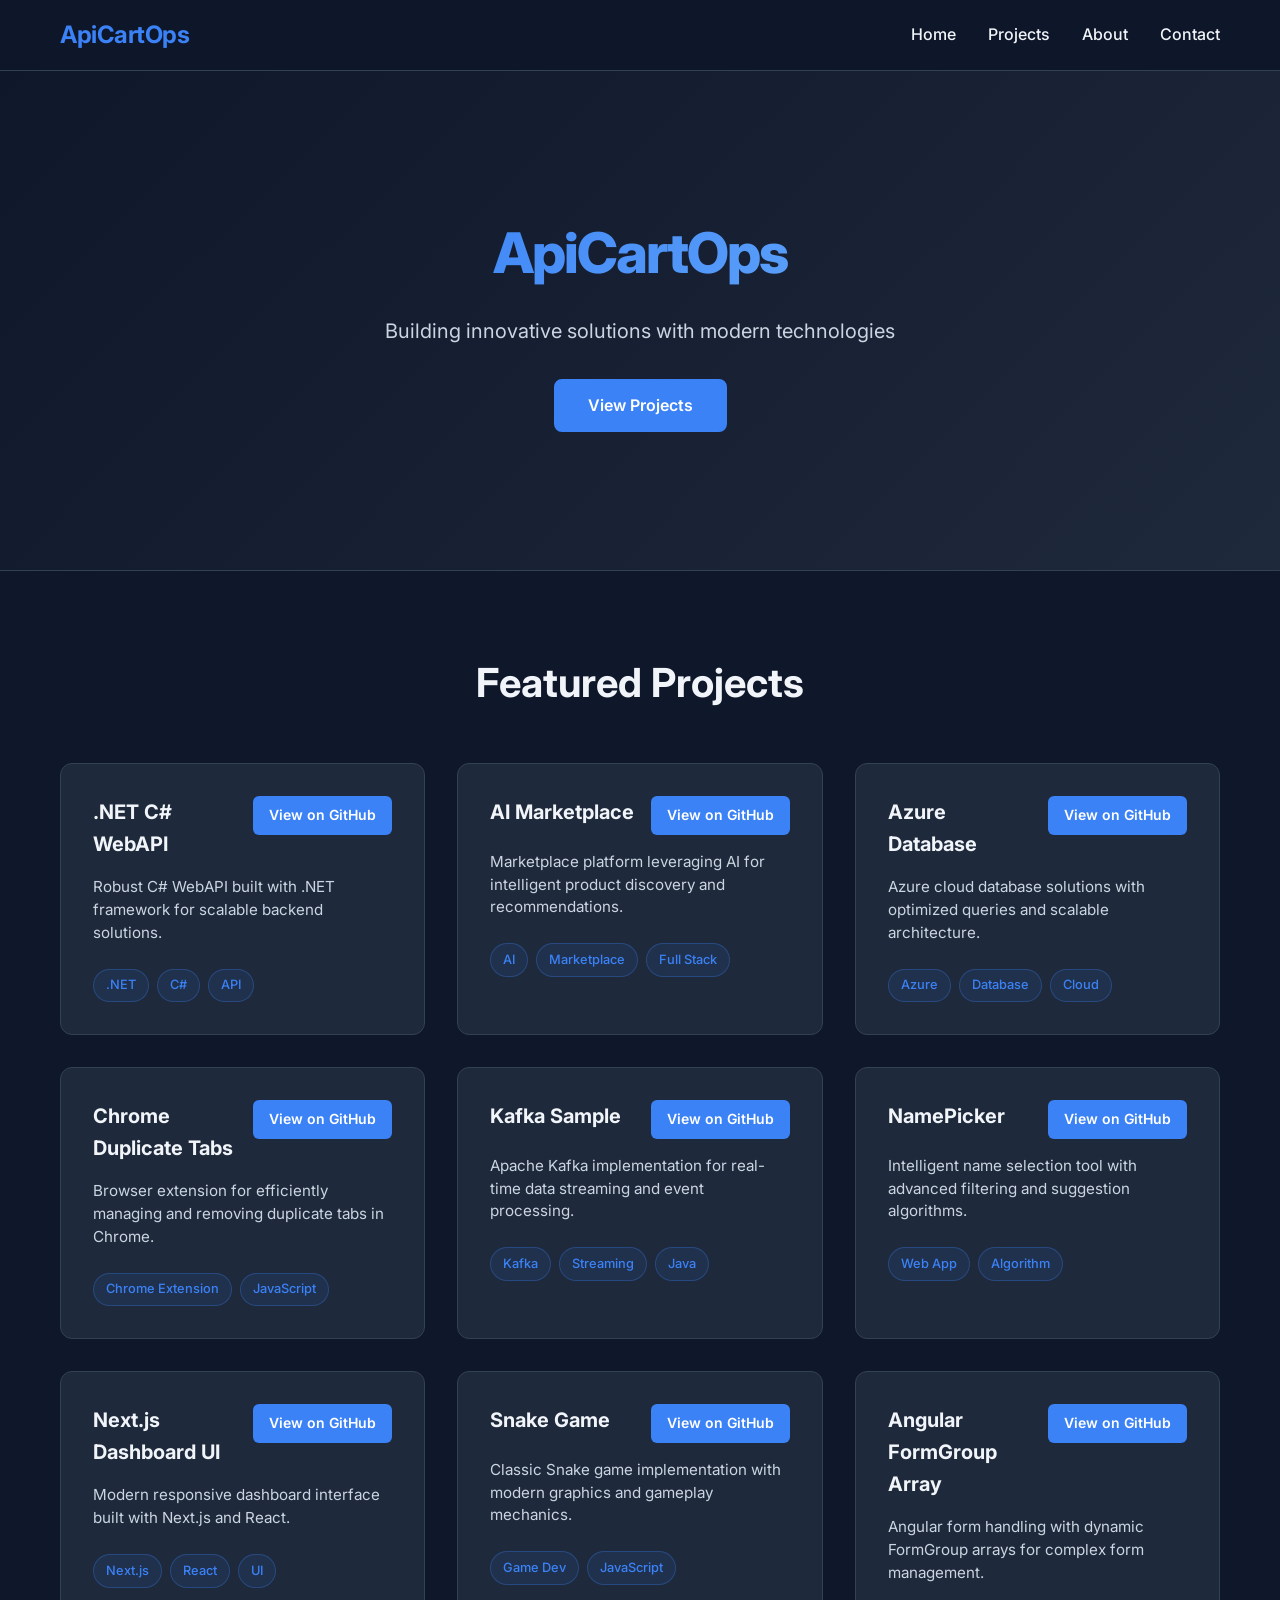
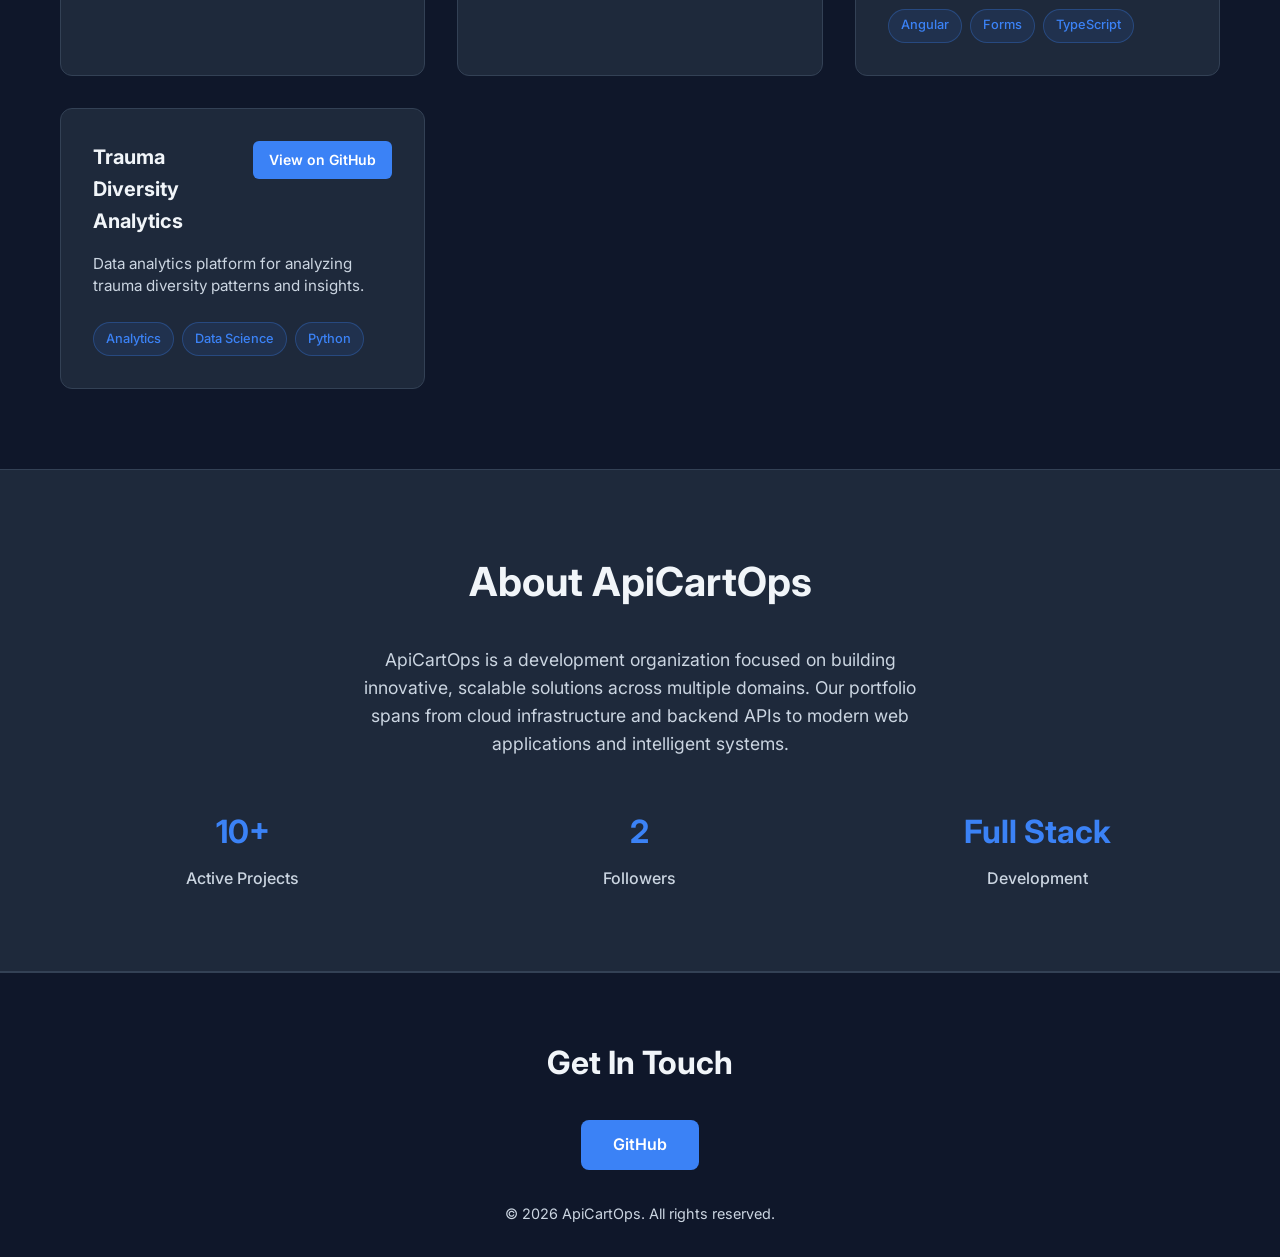
==== index.html @ 65e1ce5c "Initial portfolio commit: professional GitHub Pages site with 10 featured projects" ====
<!DOCTYPE html>
<html lang="en">
<head>
    <meta charset="UTF-8">
    <meta name="viewport" content="width=device-width, initial-scale=1.0">
    <title>ApiCartOps - Professional Portfolio</title>
    <link rel="stylesheet" href="styles.css">
    <link rel="preconnect" href="https://fonts.googleapis.com">
    <link rel="preconnect" href="https://fonts.gstatic.com" crossorigin>
    <link href="https://fonts.googleapis.com/css2?family=Inter:wght@400;500;600;700&display=swap" rel="stylesheet">
</head>
<body>
    <nav class="navbar">
        <div class="container">
            <div class="logo">ApiCartOps</div>
            <ul class="nav-links">
                <li><a href="#home">Home</a></li>
                <li><a href="#projects">Projects</a></li>
                <li><a href="#about">About</a></li>
                <li><a href="#contact">Contact</a></li>
            </ul>
        </div>
    </nav>

    <header class="hero" id="home">
        <div class="container">
            <h1>ApiCartOps</h1>
            <p class="tagline">Building innovative solutions with modern technologies</p>
            <a href="#projects" class="cta-button">View Projects</a>
        </div>
    </header>

    <section class="projects" id="projects">
        <div class="container">
            <h2>Featured Projects</h2>
            <div class="projects-grid">

                <div class="project-card">
                    <div class="project-header">
                        <h3>.NET C# WebAPI</h3>
                        <a href="https://github.com/ApiCartOps/.net-c--webapi" target="_blank" class="github-link">View on GitHub</a>
                    </div>
                    <p class="description">Robust C# WebAPI built with .NET framework for scalable backend solutions.</p>
                    <div class="tech-stack">
                        <span class="tech">.NET</span>
                        <span class="tech">C#</span>
                        <span class="tech">API</span>
                    </div>
                </div>

                <div class="project-card">
                    <div class="project-header">
                        <h3>AI Marketplace</h3>
                        <a href="https://github.com/ApiCartOps/ai-marketplace" target="_blank" class="github-link">View on GitHub</a>
                    </div>
                    <p class="description">Marketplace platform leveraging AI for intelligent product discovery and recommendations.</p>
                    <div class="tech-stack">
                        <span class="tech">AI</span>
                        <span class="tech">Marketplace</span>
                        <span class="tech">Full Stack</span>
                    </div>
                </div>

                <div class="project-card">
                    <div class="project-header">
                        <h3>Azure Database</h3>
                        <a href="https://github.com/ApiCartOps/azure-db" target="_blank" class="github-link">View on GitHub</a>
                    </div>
                    <p class="description">Azure cloud database solutions with optimized queries and scalable architecture.</p>
                    <div class="tech-stack">
                        <span class="tech">Azure</span>
                        <span class="tech">Database</span>
                        <span class="tech">Cloud</span>
                    </div>
                </div>

                <div class="project-card">
                    <div class="project-header">
                        <h3>Chrome Duplicate Tabs</h3>
                        <a href="https://github.com/ApiCartOps/chrome-duplicate-tabs" target="_blank" class="github-link">View on GitHub</a>
                    </div>
                    <p class="description">Browser extension for efficiently managing and removing duplicate tabs in Chrome.</p>
                    <div class="tech-stack">
                        <span class="tech">Chrome Extension</span>
                        <span class="tech">JavaScript</span>
                    </div>
                </div>

                <div class="project-card">
                    <div class="project-header">
                        <h3>Kafka Sample</h3>
                        <a href="https://github.com/ApiCartOps/kafka_sample" target="_blank" class="github-link">View on GitHub</a>
                    </div>
                    <p class="description">Apache Kafka implementation for real-time data streaming and event processing.</p>
                    <div class="tech-stack">
                        <span class="tech">Kafka</span>
                        <span class="tech">Streaming</span>
                        <span class="tech">Java</span>
                    </div>
                </div>

                <div class="project-card">
                    <div class="project-header">
                        <h3>NamePicker</h3>
                        <a href="https://github.com/ApiCartOps/NamePicker" target="_blank" class="github-link">View on GitHub</a>
                    </div>
                    <p class="description">Intelligent name selection tool with advanced filtering and suggestion algorithms.</p>
                    <div class="tech-stack">
                        <span class="tech">Web App</span>
                        <span class="tech">Algorithm</span>
                    </div>
                </div>

                <div class="project-card">
                    <div class="project-header">
                        <h3>Next.js Dashboard UI</h3>
                        <a href="https://github.com/ApiCartOps/next-dashboard-ui" target="_blank" class="github-link">View on GitHub</a>
                    </div>
                    <p class="description">Modern responsive dashboard interface built with Next.js and React.</p>
                    <div class="tech-stack">
                        <span class="tech">Next.js</span>
                        <span class="tech">React</span>
                        <span class="tech">UI</span>
                    </div>
                </div>

                <div class="project-card">
                    <div class="project-header">
                        <h3>Snake Game</h3>
                        <a href="https://github.com/ApiCartOps/SnakeGame" target="_blank" class="github-link">View on GitHub</a>
                    </div>
                    <p class="description">Classic Snake game implementation with modern graphics and gameplay mechanics.</p>
                    <div class="tech-stack">
                        <span class="tech">Game Dev</span>
                        <span class="tech">JavaScript</span>
                    </div>
                </div>

                <div class="project-card">
                    <div class="project-header">
                        <h3>Angular FormGroup Array</h3>
                        <a href="https://github.com/ApiCartOps/stackblitz-angular-formgrouparry" target="_blank" class="github-link">View on GitHub</a>
                    </div>
                    <p class="description">Angular form handling with dynamic FormGroup arrays for complex form management.</p>
                    <div class="tech-stack">
                        <span class="tech">Angular</span>
                        <span class="tech">Forms</span>
                        <span class="tech">TypeScript</span>
                    </div>
                </div>

                <div class="project-card">
                    <div class="project-header">
                        <h3>Trauma Diversity Analytics</h3>
                        <a href="https://github.com/ApiCartOps/TraumaDiversityAnalytics" target="_blank" class="github-link">View on GitHub</a>
                    </div>
                    <p class="description">Data analytics platform for analyzing trauma diversity patterns and insights.</p>
                    <div class="tech-stack">
                        <span class="tech">Analytics</span>
                        <span class="tech">Data Science</span>
                        <span class="tech">Python</span>
                    </div>
                </div>

            </div>
        </div>
    </section>

    <section class="about" id="about">
        <div class="container">
            <h2>About ApiCartOps</h2>
            <p>ApiCartOps is a development organization focused on building innovative, scalable solutions across multiple domains. Our portfolio spans from cloud infrastructure and backend APIs to modern web applications and intelligent systems.</p>
            <div class="stats">
                <div class="stat">
                    <h3>10+</h3>
                    <p>Active Projects</p>
                </div>
                <div class="stat">
                    <h3>2</h3>
                    <p>Followers</p>
                </div>
                <div class="stat">
                    <h3>Full Stack</h3>
                    <p>Development</p>
                </div>
            </div>
        </div>
    </section>

    <footer class="footer" id="contact">
        <div class="container">
            <h2>Get In Touch</h2>
            <div class="social-links">
                <a href="https://github.com/ApiCartOps" target="_blank" class="social-button">GitHub</a>
            </div>
            <p>&copy; 2026 ApiCartOps. All rights reserved.</p>
        </div>
    </footer>

    <script src="script.js"></script>
</body>
</html>
---- styles.css ----
* {
    margin: 0;
    padding: 0;
    box-sizing: border-box;
}

:root {
    --primary-color: #0f172a;
    --secondary-color: #1e293b;
    --accent-color: #3b82f6;
    --accent-hover: #2563eb;
    --text-color: #f1f5f9;
    --text-muted: #cbd5e1;
    --border-color: #334155;
    --success-color: #10b981;
}

body {
    font-family: 'Inter', sans-serif;
    background-color: var(--primary-color);
    color: var(--text-color);
    line-height: 1.6;
    overflow-x: hidden;
}

.container {
    max-width: 1200px;
    margin: 0 auto;
    padding: 0 20px;
}

/* Navbar */
.navbar {
    background: rgba(15, 23, 42, 0.95);
    border-bottom: 1px solid var(--border-color);
    position: sticky;
    top: 0;
    z-index: 1000;
    backdrop-filter: blur(10px);
}

.navbar .container {
    display: flex;
    justify-content: space-between;
    align-items: center;
    padding: 1rem 20px;
}

.logo {
    font-size: 1.5rem;
    font-weight: 700;
    color: var(--accent-color);
    letter-spacing: -0.5px;
}

.nav-links {
    display: flex;
    list-style: none;
    gap: 2rem;
}

.nav-links a {
    color: var(--text-color);
    text-decoration: none;
    font-weight: 500;
    transition: color 0.3s ease;
}

.nav-links a:hover {
    color: var(--accent-color);
}

/* Hero Section */
.hero {
    background: linear-gradient(135deg, #0f172a 0%, #1e293b 100%);
    min-height: 500px;
    display: flex;
    align-items: center;
    justify-content: center;
    text-align: center;
    padding: 4rem 20px;
    border-bottom: 1px solid var(--border-color);
}

.hero h1 {
    font-size: 3.5rem;
    margin-bottom: 1rem;
    background: linear-gradient(135deg, var(--accent-color) 0%, #60a5fa 100%);
    -webkit-background-clip: text;
    -webkit-text-fill-color: transparent;
    background-clip: text;
    font-weight: 800;
    letter-spacing: -2px;
}

.hero .tagline {
    font-size: 1.25rem;
    color: var(--text-muted);
    margin-bottom: 2rem;
    font-weight: 400;
}

.cta-button {
    display: inline-block;
    background: var(--accent-color);
    color: white;
    padding: 0.75rem 2rem;
    border-radius: 8px;
    text-decoration: none;
    font-weight: 600;
    transition: all 0.3s ease;
    cursor: pointer;
    border: 2px solid var(--accent-color);
}

.cta-button:hover {
    background: var(--accent-hover);
    border-color: var(--accent-hover);
    transform: translateY(-2px);
    box-shadow: 0 10px 20px rgba(59, 130, 246, 0.3);
}

/* Projects Section */
.projects {
    padding: 5rem 20px;
    background: var(--primary-color);
}

.projects h2 {
    font-size: 2.5rem;
    margin-bottom: 3rem;
    text-align: center;
    color: var(--text-color);
}

.projects-grid {
    display: grid;
    grid-template-columns: repeat(auto-fit, minmax(320px, 1fr));
    gap: 2rem;
}

.project-card {
    background: var(--secondary-color);
    border: 1px solid var(--border-color);
    border-radius: 12px;
    padding: 2rem;
    transition: all 0.3s ease;
    cursor: pointer;
}

.project-card:hover {
    border-color: var(--accent-color);
    box-shadow: 0 20px 40px rgba(59, 130, 246, 0.2);
    transform: translateY(-5px);
}

.project-header {
    display: flex;
    justify-content: space-between;
    align-items: flex-start;
    margin-bottom: 1rem;
    gap: 1rem;
}

.project-header h3 {
    font-size: 1.25rem;
    color: var(--text-color);
    flex: 1;
}

.github-link {
    background: var(--accent-color);
    color: white;
    padding: 0.5rem 1rem;
    border-radius: 6px;
    text-decoration: none;
    font-size: 0.875rem;
    font-weight: 600;
    white-space: nowrap;
    transition: all 0.3s ease;
}

.github-link:hover {
    background: var(--accent-hover);
    transform: scale(1.05);
}

.project-card .description {
    color: var(--text-muted);
    font-size: 0.95rem;
    margin-bottom: 1.5rem;
    line-height: 1.5;
}

.tech-stack {
    display: flex;
    flex-wrap: wrap;
    gap: 0.5rem;
}

.tech {
    display: inline-block;
    background: rgba(59, 130, 246, 0.1);
    color: var(--accent-color);
    padding: 0.35rem 0.75rem;
    border-radius: 20px;
    font-size: 0.8rem;
    font-weight: 500;
    border: 1px solid rgba(59, 130, 246, 0.3);
}

/* About Section */
.about {
    padding: 5rem 20px;
    background: var(--secondary-color);
    border-top: 1px solid var(--border-color);
    border-bottom: 1px solid var(--border-color);
}

.about h2 {
    font-size: 2.5rem;
    margin-bottom: 2rem;
    text-align: center;
}

.about > .container > p {
    text-align: center;
    font-size: 1.1rem;
    color: var(--text-muted);
    max-width: 600px;
    margin: 0 auto 3rem;
}

.stats {
    display: grid;
    grid-template-columns: repeat(auto-fit, minmax(200px, 1fr));
    gap: 2rem;
    margin-top: 2rem;
}

.stat {
    text-align: center;
}

.stat h3 {
    font-size: 2rem;
    color: var(--accent-color);
    margin-bottom: 0.5rem;
}

.stat p {
    color: var(--text-muted);
    font-weight: 500;
}

/* Footer */
.footer {
    background: var(--primary-color);
    border-top: 1px solid var(--border-color);
    padding: 4rem 20px 2rem;
    text-align: center;
}

.footer h2 {
    font-size: 2rem;
    margin-bottom: 2rem;
}

.social-links {
    display: flex;
    justify-content: center;
    gap: 1rem;
    margin: 2rem 0;
    flex-wrap: wrap;
}

.social-button {
    background: var(--accent-color);
    color: white;
    padding: 0.75rem 2rem;
    border-radius: 8px;
    text-decoration: none;
    font-weight: 600;
    transition: all 0.3s ease;
    display: inline-block;
}

.social-button:hover {
    background: var(--accent-hover);
    transform: translateY(-2px);
    box-shadow: 0 10px 20px rgba(59, 130, 246, 0.3);
}

.footer p {
    color: var(--text-muted);
    font-size: 0.9rem;
}

/* Responsive Design */
@media (max-width: 768px) {
    .hero h1 {
        font-size: 2.5rem;
    }

    .hero .tagline {
        font-size: 1rem;
    }

    .projects h2,
    .about h2 {
        font-size: 2rem;
    }

    .nav-links {
        gap: 1rem;
        font-size: 0.9rem;
    }

    .project-header {
        flex-direction: column;
    }

    .github-link {
        align-self: flex-start;
    }

    .projects-grid {
        grid-template-columns: 1fr;
    }

    .stats {
        grid-template-columns: repeat(2, 1fr);
    }
}

@media (max-width: 480px) {
    .hero h1 {
        font-size: 2rem;
    }

    .nav-links {
        display: none;
    }

    .projects h2,
    .about h2 {
        font-size: 1.5rem;
    }

    .stat h3 {
        font-size: 1.5rem;
    }
}

/* Smooth Scrolling */
html {
    scroll-behavior: smooth;
}

/* Animation */
@keyframes fadeIn {
    from {
        opacity: 0;
        transform: translateY(20px);
    }
    to {
        opacity: 1;
        transform: translateY(0);
    }
}

.project-card {
    animation: fadeIn 0.6s ease-out forwards;
}

.projects-grid .project-card:nth-child(1) { animation-delay: 0.1s; }
.projects-grid .project-card:nth-child(2) { animation-delay: 0.2s; }
.projects-grid .project-card:nth-child(3) { animation-delay: 0.3s; }
.projects-grid .project-card:nth-child(4) { animation-delay: 0.4s; }
.projects-grid .project-card:nth-child(5) { animation-delay: 0.5s; }
.projects-grid .project-card:nth-child(6) { animation-delay: 0.6s; }
.projects-grid .project-card:nth-child(7) { animation-delay: 0.7s; }
.projects-grid .project-card:nth-child(8) { animation-delay: 0.8s; }
.projects-grid .project-card:nth-child(9) { animation-delay: 0.9s; }
.projects-grid .project-card:nth-child(10) { animation-delay: 1s; }
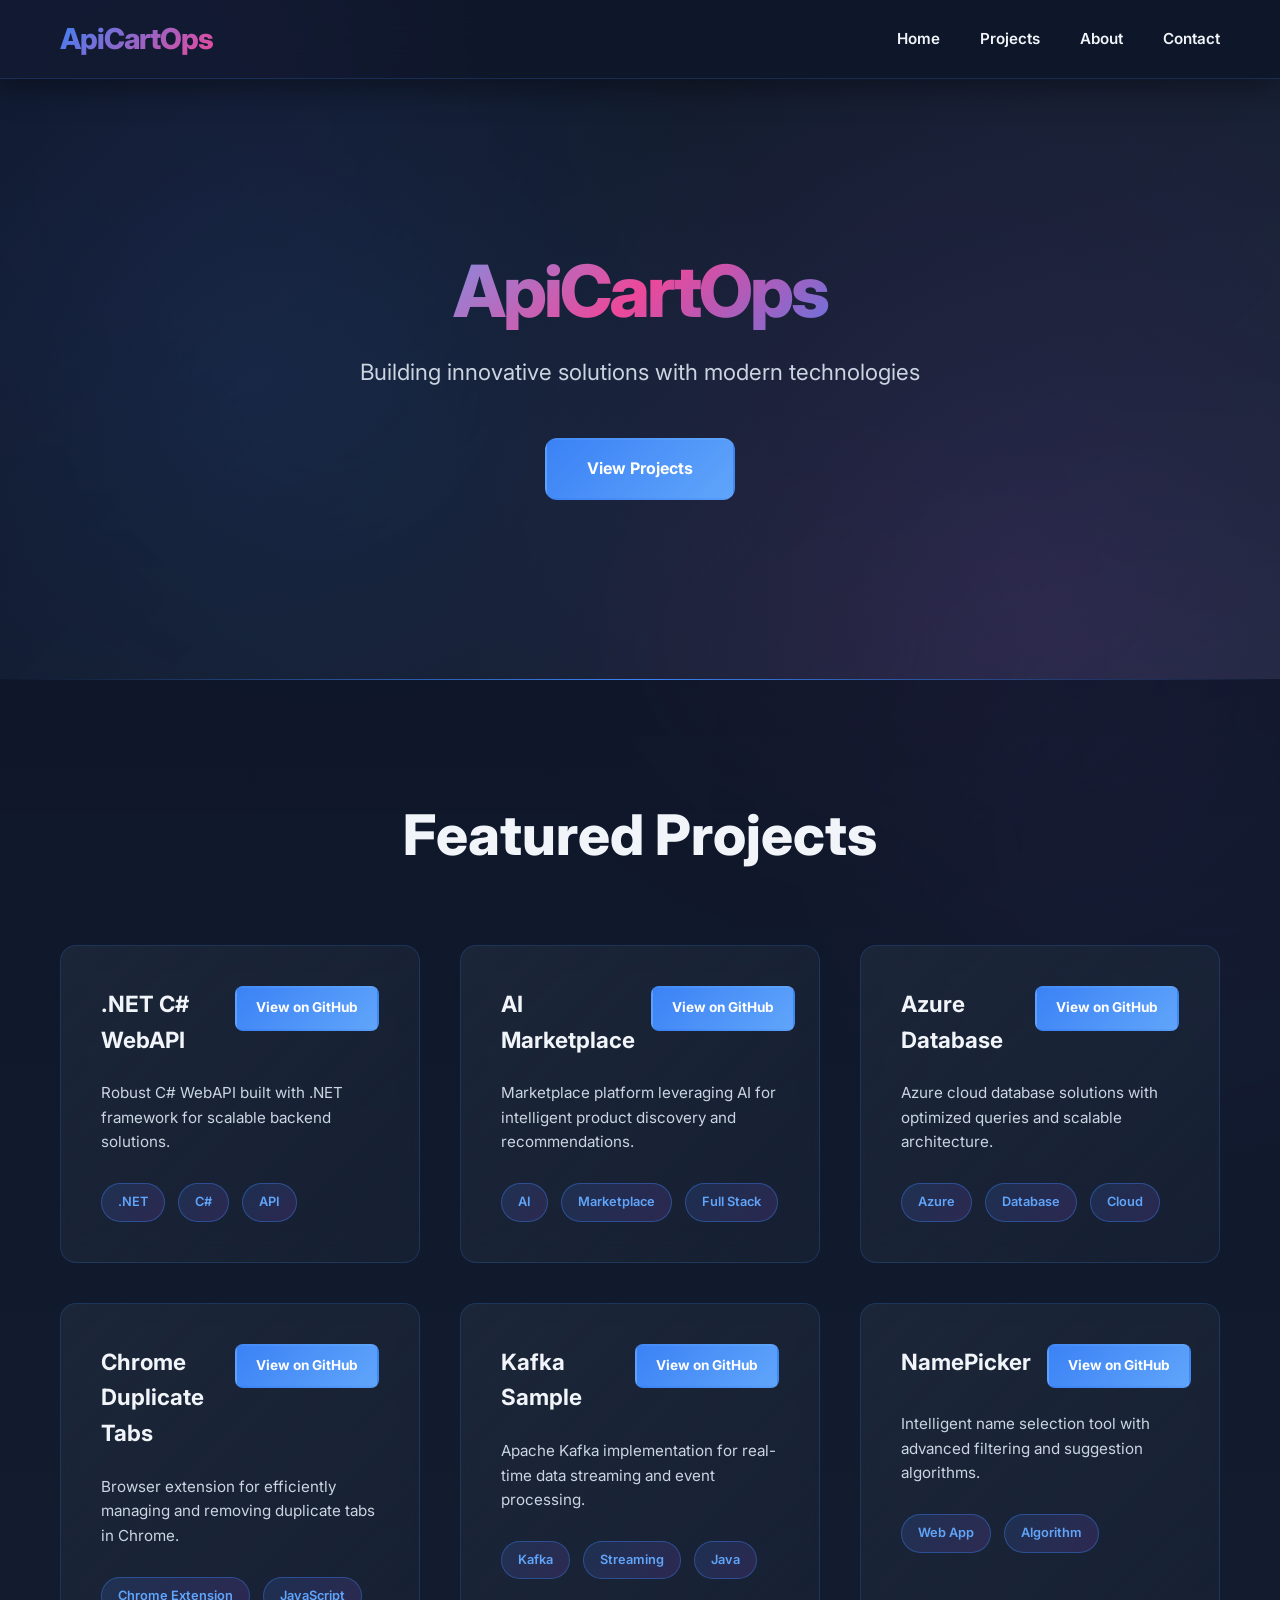
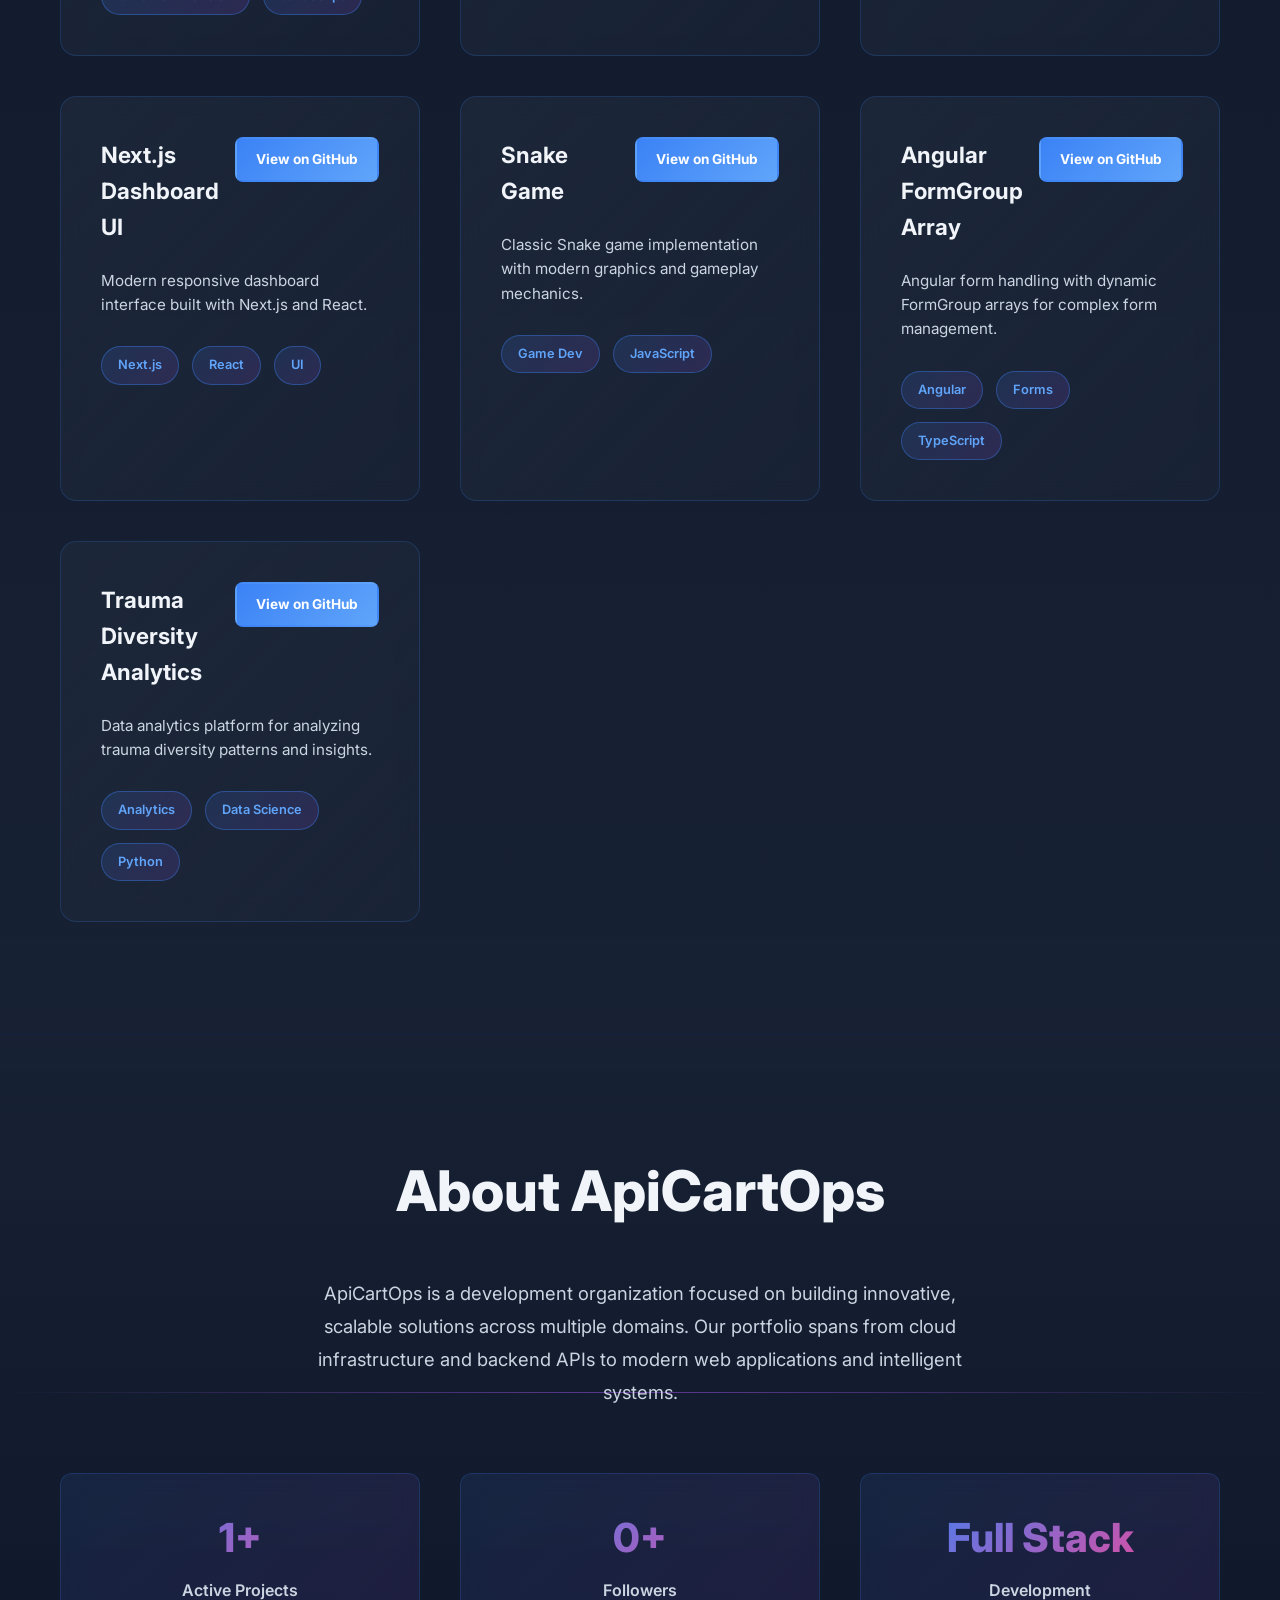
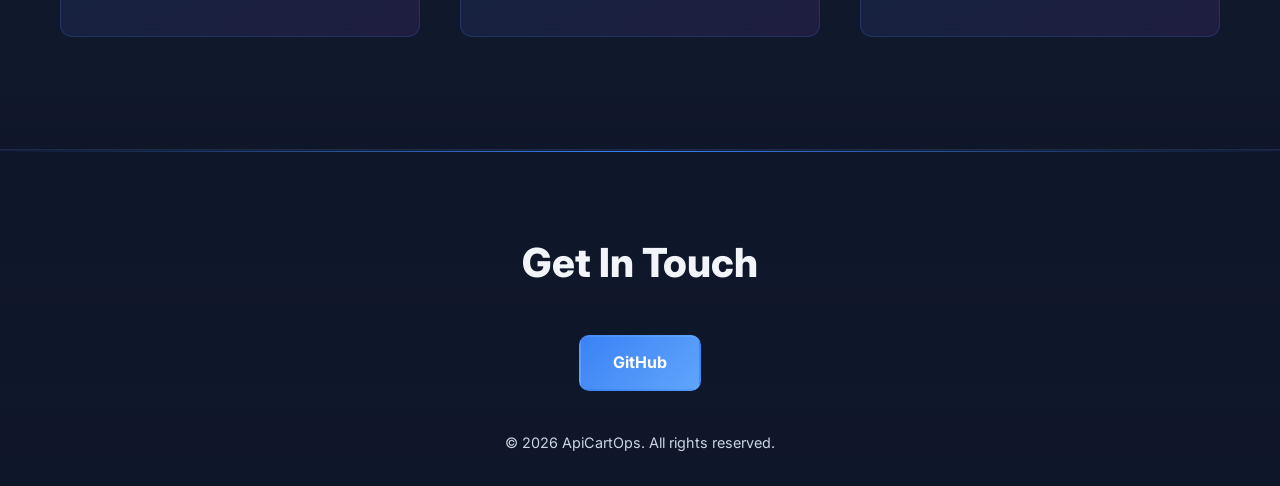
==== commit ce54db10: "Enhance portfolio with premium animations, modern design, and interactive elements" ====
--- a/index.html
+++ b/index.html
@@ -7,9 +7,15 @@
     <link rel="stylesheet" href="styles.css">
     <link rel="preconnect" href="https://fonts.googleapis.com">
     <link rel="preconnect" href="https://fonts.gstatic.com" crossorigin>
-    <link href="https://fonts.googleapis.com/css2?family=Inter:wght@400;500;600;700&display=swap" rel="stylesheet">
+    <link href="https://fonts.googleapis.com/css2?family=Inter:wght@400;500;600;700;800&family=Poppins:wght@600;700;800&display=swap" rel="stylesheet">
 </head>
 <body>
+    <!-- Animated background elements -->
+    <div class="bg-gradient-1"></div>
+    <div class="bg-gradient-2"></div>
+    <div class="floating-orb orb-1"></div>
+    <div class="floating-orb orb-2"></div>
+    <div class="floating-orb orb-3"></div>
     <nav class="navbar">
         <div class="container">
             <div class="logo">ApiCartOps</div>
--- a/styles.css
+++ b/styles.css
@@ -9,10 +9,17 @@
     --secondary-color: #1e293b;
     --accent-color: #3b82f6;
     --accent-hover: #2563eb;
+    --accent-light: #60a5fa;
     --text-color: #f1f5f9;
     --text-muted: #cbd5e1;
     --border-color: #334155;
     --success-color: #10b981;
+    --purple-accent: #a855f7;
+    --pink-accent: #ec4899;
+}
+
+html {
+    scroll-behavior: smooth;
 }
 
 body {
@@ -21,22 +28,107 @@
     color: var(--text-color);
     line-height: 1.6;
     overflow-x: hidden;
+    position: relative;
+}
+
+/* Background Animations */
+.bg-gradient-1, .bg-gradient-2 {
+    position: fixed;
+    width: 600px;
+    height: 600px;
+    border-radius: 50%;
+    filter: blur(100px);
+    opacity: 0.15;
+    z-index: 0;
+    pointer-events: none;
+}
+
+.bg-gradient-1 {
+    background: linear-gradient(135deg, var(--accent-color), var(--purple-accent));
+    top: -200px;
+    left: -200px;
+    animation: float 20s infinite ease-in-out;
+}
+
+.bg-gradient-2 {
+    background: linear-gradient(135deg, var(--pink-accent), var(--accent-color));
+    bottom: -200px;
+    right: -200px;
+    animation: float 25s infinite ease-in-out reverse;
+}
+
+.floating-orb {
+    position: fixed;
+    border-radius: 50%;
+    filter: blur(80px);
+    opacity: 0.1;
+    z-index: 0;
+    pointer-events: none;
+}
+
+.orb-1 {
+    width: 400px;
+    height: 400px;
+    background: var(--accent-color);
+    top: 20%;
+    left: 10%;
+    animation: float-slow 30s infinite ease-in-out;
+}
+
+.orb-2 {
+    width: 300px;
+    height: 300px;
+    background: var(--purple-accent);
+    top: 60%;
+    right: 5%;
+    animation: float-slow 35s infinite ease-in-out reverse;
+}
+
+.orb-3 {
+    width: 350px;
+    height: 350px;
+    background: var(--pink-accent);
+    bottom: 10%;
+    left: 50%;
+    animation: float-slow 40s infinite ease-in-out;
+}
+
+@keyframes float {
+    0%, 100% {
+        transform: translate(0, 0);
+    }
+    50% {
+        transform: translate(30px, -30px);
+    }
+}
+
+@keyframes float-slow {
+    0%, 100% {
+        transform: translate(0, 0) scale(1);
+    }
+    50% {
+        transform: translate(50px, 50px) scale(1.1);
+    }
 }
 
 .container {
     max-width: 1200px;
     margin: 0 auto;
     padding: 0 20px;
+    position: relative;
+    z-index: 10;
 }
 
 /* Navbar */
 .navbar {
-    background: rgba(15, 23, 42, 0.95);
-    border-bottom: 1px solid var(--border-color);
+    background: rgba(15, 23, 42, 0.7);
+    border-bottom: 1px solid rgba(59, 130, 246, 0.2);
     position: sticky;
     top: 0;
     z-index: 1000;
-    backdrop-filter: blur(10px);
+    backdrop-filter: blur(20px);
+    -webkit-backdrop-filter: blur(20px);
+    box-shadow: 0 8px 32px rgba(0, 0, 0, 0.4);
 }
 
 .navbar .container {
@@ -47,330 +139,340 @@
 }
 
 .logo {
-    font-size: 1.5rem;
-    font-weight: 700;
-    color: var(--accent-color);
-    letter-spacing: -0.5px;
+    font-size: 1.8rem;
+    font-weight: 800;
+    background: linear-gradient(135deg, var(--accent-color), var(--pink-accent));
+    -webkit-background-clip: text;
+    -webkit-text-fill-color: transparent;
+    background-clip: text;
+    letter-spacing: -1px;
+    animation: pulse-text 3s ease-in-out infinite;
+}
+
+@keyframes pulse-text {
+    0%, 100% {
+        opacity: 1;
+    }
+    50% {
+        opacity: 0.8;
+    }
 }
 
 .nav-links {
     display: flex;
     list-style: none;
-    gap: 2rem;
+    gap: 2.5rem;
 }
 
 .nav-links a {
     color: var(--text-color);
     text-decoration: none;
-    font-weight: 500;
-    transition: color 0.3s ease;
+    font-weight: 600;
+    font-size: 0.95rem;
+    position: relative;
+    transition: all 0.3s ease;
+}
+
+.nav-links a::after {
+    content: '';
+    position: absolute;
+    bottom: -5px;
+    left: 0;
+    width: 0;
+    height: 2px;
+    background: linear-gradient(90deg, var(--accent-color), var(--pink-accent));
+    transition: width 0.3s ease;
 }
 
 .nav-links a:hover {
     color: var(--accent-color);
+    transform: translateY(-2px);
+}
+
+.nav-links a:hover::after {
+    width: 100%;
 }
 
 /* Hero Section */
 .hero {
-    background: linear-gradient(135deg, #0f172a 0%, #1e293b 100%);
-    min-height: 500px;
+    background: linear-gradient(135deg, rgba(15, 23, 42, 0.9), rgba(30, 41, 59, 0.8));
+    min-height: 600px;
     display: flex;
     align-items: center;
     justify-content: center;
     text-align: center;
-    padding: 4rem 20px;
-    border-bottom: 1px solid var(--border-color);
+    padding: 6rem 20px;
+    position: relative;
+    overflow: hidden;
+}
+
+.hero::before {
+    content: '';
+    position: absolute;
+    top: 0;
+    left: 0;
+    right: 0;
+    bottom: 0;
+    background:
+        radial-gradient(circle at 20% 50%, rgba(59, 130, 246, 0.1) 0%, transparent 50%),
+        radial-gradient(circle at 80% 80%, rgba(168, 85, 247, 0.1) 0%, transparent 50%);
+    pointer-events: none;
+}
+
+.hero .container {
+    position: relative;
+    z-index: 2;
 }
 
 .hero h1 {
-    font-size: 3.5rem;
-    margin-bottom: 1rem;
-    background: linear-gradient(135deg, var(--accent-color) 0%, #60a5fa 100%);
+    font-size: 4.5rem;
+    margin-bottom: 1.5rem;
+    background: linear-gradient(135deg, var(--accent-light) 0%, var(--pink-accent) 50%, var(--accent-color) 100%);
     -webkit-background-clip: text;
     -webkit-text-fill-color: transparent;
     background-clip: text;
     font-weight: 800;
-    letter-spacing: -2px;
+    letter-spacing: -3px;
+    line-height: 1.1;
+    animation: slide-down 0.8s cubic-bezier(0.34, 1.56, 0.64, 1) backwards;
+}
+
+@keyframes slide-down {
+    from {
+        opacity: 0;
+        transform: translateY(-30px);
+    }
+    to {
+        opacity: 1;
+        transform: translateY(0);
+    }
 }
 
 .hero .tagline {
-    font-size: 1.25rem;
+    font-size: 1.4rem;
     color: var(--text-muted);
-    margin-bottom: 2rem;
+    margin-bottom: 3rem;
     font-weight: 400;
+    animation: fade-in 1s ease-out 0.3s backwards;
+    max-width: 600px;
+    margin-left: auto;
+    margin-right: auto;
+    line-height: 1.6;
+}
+
+@keyframes fade-in {
+    from {
+        opacity: 0;
+    }
+    to {
+        opacity: 1;
+    }
 }
 
 .cta-button {
     display: inline-block;
-    background: var(--accent-color);
+    background: linear-gradient(135deg, var(--accent-color), var(--accent-light));
     color: white;
-    padding: 0.75rem 2rem;
-    border-radius: 8px;
+    padding: 1rem 2.5rem;
+    border-radius: 12px;
     text-decoration: none;
-    font-weight: 600;
-    transition: all 0.3s ease;
+    font-weight: 700;
+    border: 2px solid transparent;
     cursor: pointer;
-    border: 2px solid var(--accent-color);
+    transition: all 0.3s cubic-bezier(0.34, 1.56, 0.64, 1);
+    position: relative;
+    overflow: hidden;
+    animation: bounce-in 1s cubic-bezier(0.34, 1.56, 0.64, 1) 0.6s backwards;
+}
+
+@keyframes bounce-in {
+    from {
+        opacity: 0;
+        transform: scale(0.8);
+    }
+    to {
+        opacity: 1;
+        transform: scale(1);
+    }
+}
+
+.cta-button::before {
+    content: '';
+    position: absolute;
+    top: 0;
+    left: -100%;
+    width: 100%;
+    height: 100%;
+    background: linear-gradient(90deg, transparent, rgba(255,255,255,0.3), transparent);
+    transition: left 0.5s;
 }
 
 .cta-button:hover {
-    background: var(--accent-hover);
-    border-color: var(--accent-hover);
-    transform: translateY(-2px);
-    box-shadow: 0 10px 20px rgba(59, 130, 246, 0.3);
+    transform: translateY(-4px);
+    box-shadow: 0 20px 40px rgba(59, 130, 246, 0.4);
+    border-color: var(--accent-light);
+}
+
+.cta-button:hover::before {
+    left: 100%;
 }
 
 /* Projects Section */
 .projects {
-    padding: 5rem 20px;
-    background: var(--primary-color);
+    padding: 7rem 20px;
+    background: linear-gradient(180deg, rgba(15, 23, 42, 0.8), rgba(30, 41, 59, 0.6));
+    position: relative;
+}
+
+.projects::before {
+    content: '';
+    position: absolute;
+    top: 0;
+    left: 0;
+    right: 0;
+    height: 1px;
+    background: linear-gradient(90deg, transparent, var(--accent-color), transparent);
 }
 
 .projects h2 {
-    font-size: 2.5rem;
-    margin-bottom: 3rem;
+    font-size: 3.5rem;
+    margin-bottom: 4rem;
     text-align: center;
     color: var(--text-color);
+    font-weight: 800;
+    animation: fade-in 0.8s ease-out;
 }
 
 .projects-grid {
     display: grid;
-    grid-template-columns: repeat(auto-fit, minmax(320px, 1fr));
-    gap: 2rem;
+    grid-template-columns: repeat(auto-fit, minmax(340px, 1fr));
+    gap: 2.5rem;
 }
 
 .project-card {
-    background: var(--secondary-color);
-    border: 1px solid var(--border-color);
-    border-radius: 12px;
-    padding: 2rem;
-    transition: all 0.3s ease;
+    background: linear-gradient(135deg, rgba(30, 41, 59, 0.8), rgba(30, 41, 59, 0.4));
+    border: 1px solid rgba(59, 130, 246, 0.2);
+    border-radius: 16px;
+    padding: 2.5rem;
+    transition: all 0.4s cubic-bezier(0.34, 1.56, 0.64, 1);
     cursor: pointer;
+    position: relative;
+    overflow: hidden;
+    backdrop-filter: blur(10px);
+    -webkit-backdrop-filter: blur(10px);
+}
+
+.project-card::before {
+    content: '';
+    position: absolute;
+    top: 0;
+    left: 0;
+    right: 0;
+    bottom: 0;
+    background: linear-gradient(135deg, rgba(59, 130, 246, 0.1), rgba(168, 85, 247, 0.1));
+    opacity: 0;
+    transition: opacity 0.4s ease;
+    pointer-events: none;
 }
 
 .project-card:hover {
     border-color: var(--accent-color);
-    box-shadow: 0 20px 40px rgba(59, 130, 246, 0.2);
-    transform: translateY(-5px);
+    background: linear-gradient(135deg, rgba(59, 130, 246, 0.1), rgba(168, 85, 247, 0.1));
+    transform: translateY(-12px);
+    box-shadow: 0 30px 60px rgba(59, 130, 246, 0.3);
+}
+
+.project-card:hover::before {
+    opacity: 1;
+}
+
+.project-card > * {
+    position: relative;
+    z-index: 2;
 }
 
 .project-header {
     display: flex;
     justify-content: space-between;
     align-items: flex-start;
-    margin-bottom: 1rem;
+    margin-bottom: 1.5rem;
     gap: 1rem;
 }
 
 .project-header h3 {
-    font-size: 1.25rem;
+    font-size: 1.4rem;
     color: var(--text-color);
     flex: 1;
+    font-weight: 700;
 }
 
 .github-link {
-    background: var(--accent-color);
+    background: linear-gradient(135deg, var(--accent-color), var(--accent-light));
     color: white;
-    padding: 0.5rem 1rem;
-    border-radius: 6px;
+    padding: 0.6rem 1.2rem;
+    border-radius: 8px;
     text-decoration: none;
-    font-size: 0.875rem;
-    font-weight: 600;
+    font-size: 0.85rem;
+    font-weight: 700;
     white-space: nowrap;
     transition: all 0.3s ease;
+    border: 2px solid transparent;
+    cursor: pointer;
 }
 
 .github-link:hover {
-    background: var(--accent-hover);
-    transform: scale(1.05);
+    transform: scale(1.08);
+    box-shadow: 0 10px 25px rgba(59, 130, 246, 0.4);
+    border-color: var(--accent-light);
 }
 
 .project-card .description {
     color: var(--text-muted);
     font-size: 0.95rem;
-    margin-bottom: 1.5rem;
-    line-height: 1.5;
+    margin-bottom: 1.8rem;
+    line-height: 1.6;
+    font-weight: 400;
 }
 
 .tech-stack {
     display: flex;
     flex-wrap: wrap;
-    gap: 0.5rem;
+    gap: 0.8rem;
 }
 
 .tech {
     display: inline-block;
-    background: rgba(59, 130, 246, 0.1);
-    color: var(--accent-color);
-    padding: 0.35rem 0.75rem;
-    border-radius: 20px;
+    background: linear-gradient(135deg, rgba(59, 130, 246, 0.15), rgba(168, 85, 247, 0.15));
+    color: var(--accent-light);
+    padding: 0.5rem 1rem;
+    border-radius: 24px;
     font-size: 0.8rem;
-    font-weight: 500;
-    border: 1px solid rgba(59, 130, 246, 0.3);
-}
-
-/* About Section */
-.about {
-    padding: 5rem 20px;
-    background: var(--secondary-color);
-    border-top: 1px solid var(--border-color);
-    border-bottom: 1px solid var(--border-color);
-}
-
-.about h2 {
-    font-size: 2.5rem;
-    margin-bottom: 2rem;
-    text-align: center;
-}
-
-.about > .container > p {
-    text-align: center;
-    font-size: 1.1rem;
-    color: var(--text-muted);
-    max-width: 600px;
-    margin: 0 auto 3rem;
-}
-
-.stats {
-    display: grid;
-    grid-template-columns: repeat(auto-fit, minmax(200px, 1fr));
-    gap: 2rem;
-    margin-top: 2rem;
-}
-
-.stat {
-    text-align: center;
-}
-
-.stat h3 {
-    font-size: 2rem;
-    color: var(--accent-color);
-    margin-bottom: 0.5rem;
-}
-
-.stat p {
-    color: var(--text-muted);
-    font-weight: 500;
-}
-
-/* Footer */
-.footer {
-    background: var(--primary-color);
-    border-top: 1px solid var(--border-color);
-    padding: 4rem 20px 2rem;
-    text-align: center;
-}
-
-.footer h2 {
-    font-size: 2rem;
-    margin-bottom: 2rem;
-}
-
-.social-links {
-    display: flex;
-    justify-content: center;
-    gap: 1rem;
-    margin: 2rem 0;
-    flex-wrap: wrap;
-}
-
-.social-button {
-    background: var(--accent-color);
+    font-weight: 600;
+    border: 1px solid rgba(59, 130, 246, 0.4);
+    transition: all 0.3s ease;
+    cursor: default;
+}
+
+.tech:hover {
+    background: linear-gradient(135deg, var(--accent-color), var(--purple-accent));
     color: white;
-    padding: 0.75rem 2rem;
-    border-radius: 8px;
-    text-decoration: none;
-    font-weight: 600;
-    transition: all 0.3s ease;
-    display: inline-block;
-}
-
-.social-button:hover {
-    background: var(--accent-hover);
     transform: translateY(-2px);
-    box-shadow: 0 10px 20px rgba(59, 130, 246, 0.3);
-}
-
-.footer p {
-    color: var(--text-muted);
-    font-size: 0.9rem;
-}
-
-/* Responsive Design */
-@media (max-width: 768px) {
-    .hero h1 {
-        font-size: 2.5rem;
-    }
-
-    .hero .tagline {
-        font-size: 1rem;
-    }
-
-    .projects h2,
-    .about h2 {
-        font-size: 2rem;
-    }
-
-    .nav-links {
-        gap: 1rem;
-        font-size: 0.9rem;
-    }
-
-    .project-header {
-        flex-direction: column;
-    }
-
-    .github-link {
-        align-self: flex-start;
-    }
-
-    .projects-grid {
-        grid-template-columns: 1fr;
-    }
-
-    .stats {
-        grid-template-columns: repeat(2, 1fr);
-    }
-}
-
-@media (max-width: 480px) {
-    .hero h1 {
-        font-size: 2rem;
-    }
-
-    .nav-links {
-        display: none;
-    }
-
-    .projects h2,
-    .about h2 {
-        font-size: 1.5rem;
-    }
-
-    .stat h3 {
-        font-size: 1.5rem;
-    }
-}
-
-/* Smooth Scrolling */
-html {
-    scroll-behavior: smooth;
-}
-
-/* Animation */
-@keyframes fadeIn {
+}
+
+/* Staggered animation for project cards */
+.project-card {
+    animation: slide-up 0.6s cubic-bezier(0.34, 1.56, 0.64, 1) backwards;
+}
+
+@keyframes slide-up {
     from {
         opacity: 0;
-        transform: translateY(20px);
+        transform: translateY(30px);
     }
     to {
         opacity: 1;
         transform: translateY(0);
     }
-}
-
-.project-card {
-    animation: fadeIn 0.6s ease-out forwards;
 }
 
 .projects-grid .project-card:nth-child(1) { animation-delay: 0.1s; }
@@ -383,3 +485,278 @@
 .projects-grid .project-card:nth-child(8) { animation-delay: 0.8s; }
 .projects-grid .project-card:nth-child(9) { animation-delay: 0.9s; }
 .projects-grid .project-card:nth-child(10) { animation-delay: 1s; }
+
+/* About Section */
+.about {
+    padding: 7rem 20px;
+    background: linear-gradient(180deg, rgba(30, 41, 59, 0.6), rgba(15, 23, 42, 0.8));
+    border-top: 1px solid rgba(59, 130, 246, 0.1);
+    border-bottom: 1px solid rgba(59, 130, 246, 0.1);
+    position: relative;
+}
+
+.about::after {
+    content: '';
+    position: absolute;
+    top: 50%;
+    left: 0;
+    right: 0;
+    height: 1px;
+    background: linear-gradient(90deg, transparent, var(--purple-accent), transparent);
+    opacity: 0.5;
+}
+
+.about h2 {
+    font-size: 3.5rem;
+    margin-bottom: 2.5rem;
+    text-align: center;
+    font-weight: 800;
+    animation: fade-in 0.8s ease-out;
+}
+
+.about > .container > p {
+    text-align: center;
+    font-size: 1.15rem;
+    color: var(--text-muted);
+    max-width: 650px;
+    margin: 0 auto 4rem;
+    line-height: 1.8;
+    animation: fade-in 0.8s ease-out 0.2s backwards;
+}
+
+.stats {
+    display: grid;
+    grid-template-columns: repeat(auto-fit, minmax(200px, 1fr));
+    gap: 2.5rem;
+    margin-top: 2rem;
+}
+
+.stat {
+    text-align: center;
+    padding: 2rem;
+    background: linear-gradient(135deg, rgba(59, 130, 246, 0.1), rgba(168, 85, 247, 0.1));
+    border-radius: 12px;
+    border: 1px solid rgba(59, 130, 246, 0.2);
+    transition: all 0.3s ease;
+    backdrop-filter: blur(10px);
+}
+
+.stat:hover {
+    transform: translateY(-8px);
+    border-color: var(--accent-color);
+    background: linear-gradient(135deg, rgba(59, 130, 246, 0.15), rgba(168, 85, 247, 0.15));
+}
+
+.stat h3 {
+    font-size: 2.5rem;
+    background: linear-gradient(135deg, var(--accent-color), var(--pink-accent));
+    -webkit-background-clip: text;
+    -webkit-text-fill-color: transparent;
+    background-clip: text;
+    margin-bottom: 0.5rem;
+    font-weight: 800;
+}
+
+.stat p {
+    color: var(--text-muted);
+    font-weight: 600;
+    font-size: 1rem;
+}
+
+/* Footer */
+.footer {
+    background: linear-gradient(180deg, rgba(15, 23, 42, 0.8), rgba(15, 23, 42, 0.95));
+    border-top: 1px solid rgba(59, 130, 246, 0.1);
+    padding: 5rem 20px 2rem;
+    text-align: center;
+    position: relative;
+}
+
+.footer::before {
+    content: '';
+    position: absolute;
+    top: 0;
+    left: 0;
+    right: 0;
+    height: 1px;
+    background: linear-gradient(90deg, transparent, var(--accent-color), transparent);
+}
+
+.footer h2 {
+    font-size: 2.5rem;
+    margin-bottom: 2.5rem;
+    font-weight: 800;
+    animation: fade-in 0.8s ease-out;
+}
+
+.social-links {
+    display: flex;
+    justify-content: center;
+    gap: 1.5rem;
+    margin: 2.5rem 0;
+    flex-wrap: wrap;
+}
+
+.social-button {
+    background: linear-gradient(135deg, var(--accent-color), var(--accent-light));
+    color: white;
+    padding: 0.85rem 2rem;
+    border-radius: 10px;
+    text-decoration: none;
+    font-weight: 700;
+    transition: all 0.3s cubic-bezier(0.34, 1.56, 0.64, 1);
+    display: inline-block;
+    border: 2px solid transparent;
+    position: relative;
+    overflow: hidden;
+}
+
+.social-button::before {
+    content: '';
+    position: absolute;
+    top: 0;
+    left: -100%;
+    width: 100%;
+    height: 100%;
+    background: rgba(255,255,255,0.2);
+    transition: left 0.4s;
+}
+
+.social-button:hover {
+    transform: translateY(-4px);
+    box-shadow: 0 15px 35px rgba(59, 130, 246, 0.35);
+}
+
+.social-button:hover::before {
+    left: 100%;
+}
+
+.footer p {
+    color: var(--text-muted);
+    font-size: 0.9rem;
+    margin-top: 2rem;
+}
+
+/* Scrollbar Styling */
+::-webkit-scrollbar {
+    width: 10px;
+}
+
+::-webkit-scrollbar-track {
+    background: var(--primary-color);
+}
+
+::-webkit-scrollbar-thumb {
+    background: linear-gradient(180deg, var(--accent-color), var(--purple-accent));
+    border-radius: 5px;
+    transition: all 0.3s ease;
+}
+
+::-webkit-scrollbar-thumb:hover {
+    background: linear-gradient(180deg, var(--accent-light), var(--pink-accent));
+    box-shadow: 0 0 20px rgba(59, 130, 246, 0.4);
+}
+
+/* Responsive Design */
+@media (max-width: 768px) {
+    .hero h1 {
+        font-size: 3rem;
+        letter-spacing: -2px;
+    }
+
+    .hero {
+        min-height: 500px;
+        padding: 4rem 20px;
+    }
+
+    .hero .tagline {
+        font-size: 1.1rem;
+    }
+
+    .projects h2,
+    .about h2 {
+        font-size: 2.5rem;
+    }
+
+    .nav-links {
+        gap: 1.5rem;
+        font-size: 0.9rem;
+    }
+
+    .projects-grid {
+        grid-template-columns: 1fr;
+        gap: 1.5rem;
+    }
+
+    .stats {
+        grid-template-columns: repeat(2, 1fr);
+        gap: 1.5rem;
+    }
+
+    .logo {
+        font-size: 1.4rem;
+    }
+}
+
+@media (max-width: 480px) {
+    .hero h1 {
+        font-size: 2.2rem;
+        margin-bottom: 1rem;
+    }
+
+    .nav-links {
+        display: none;
+    }
+
+    .projects h2,
+    .about h2 {
+        font-size: 1.8rem;
+    }
+
+    .project-card {
+        padding: 1.5rem;
+    }
+
+    .stat h3 {
+        font-size: 2rem;
+    }
+
+    .cta-button {
+        padding: 0.8rem 1.8rem;
+        font-size: 0.9rem;
+    }
+
+    .projects {
+        padding: 4rem 20px;
+    }
+
+    .about {
+        padding: 4rem 20px;
+    }
+}
+
+/* Loading animation for page load */
+@keyframes page-load {
+    from {
+        opacity: 0;
+    }
+    to {
+        opacity: 1;
+    }
+}
+
+body {
+    animation: page-load 0.5s ease-out;
+}
+
+/* Smooth transitions on scroll */
+.scroll-reveal {
+    opacity: 0;
+    transform: translateY(20px);
+    transition: all 0.6s cubic-bezier(0.34, 1.56, 0.64, 1);
+}
+
+.scroll-reveal.active {
+    opacity: 1;
+    transform: translateY(0);
+}
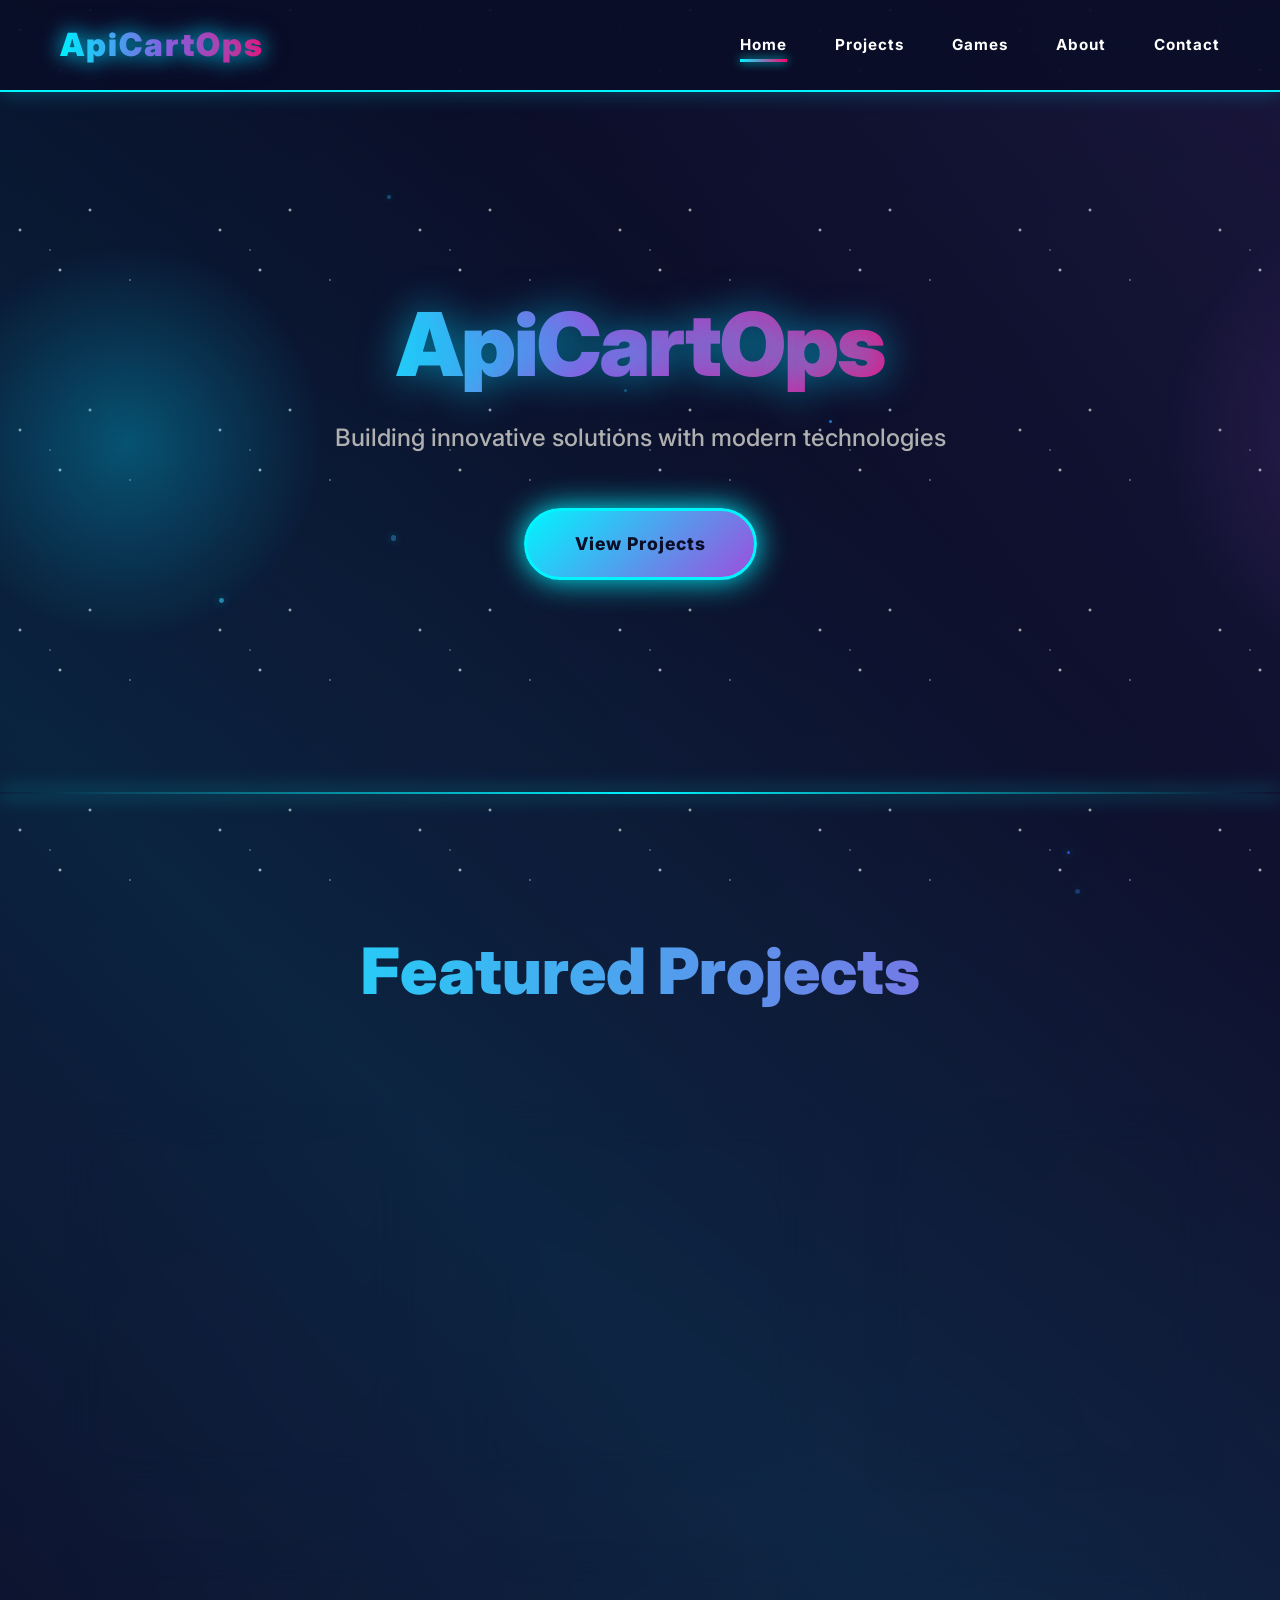
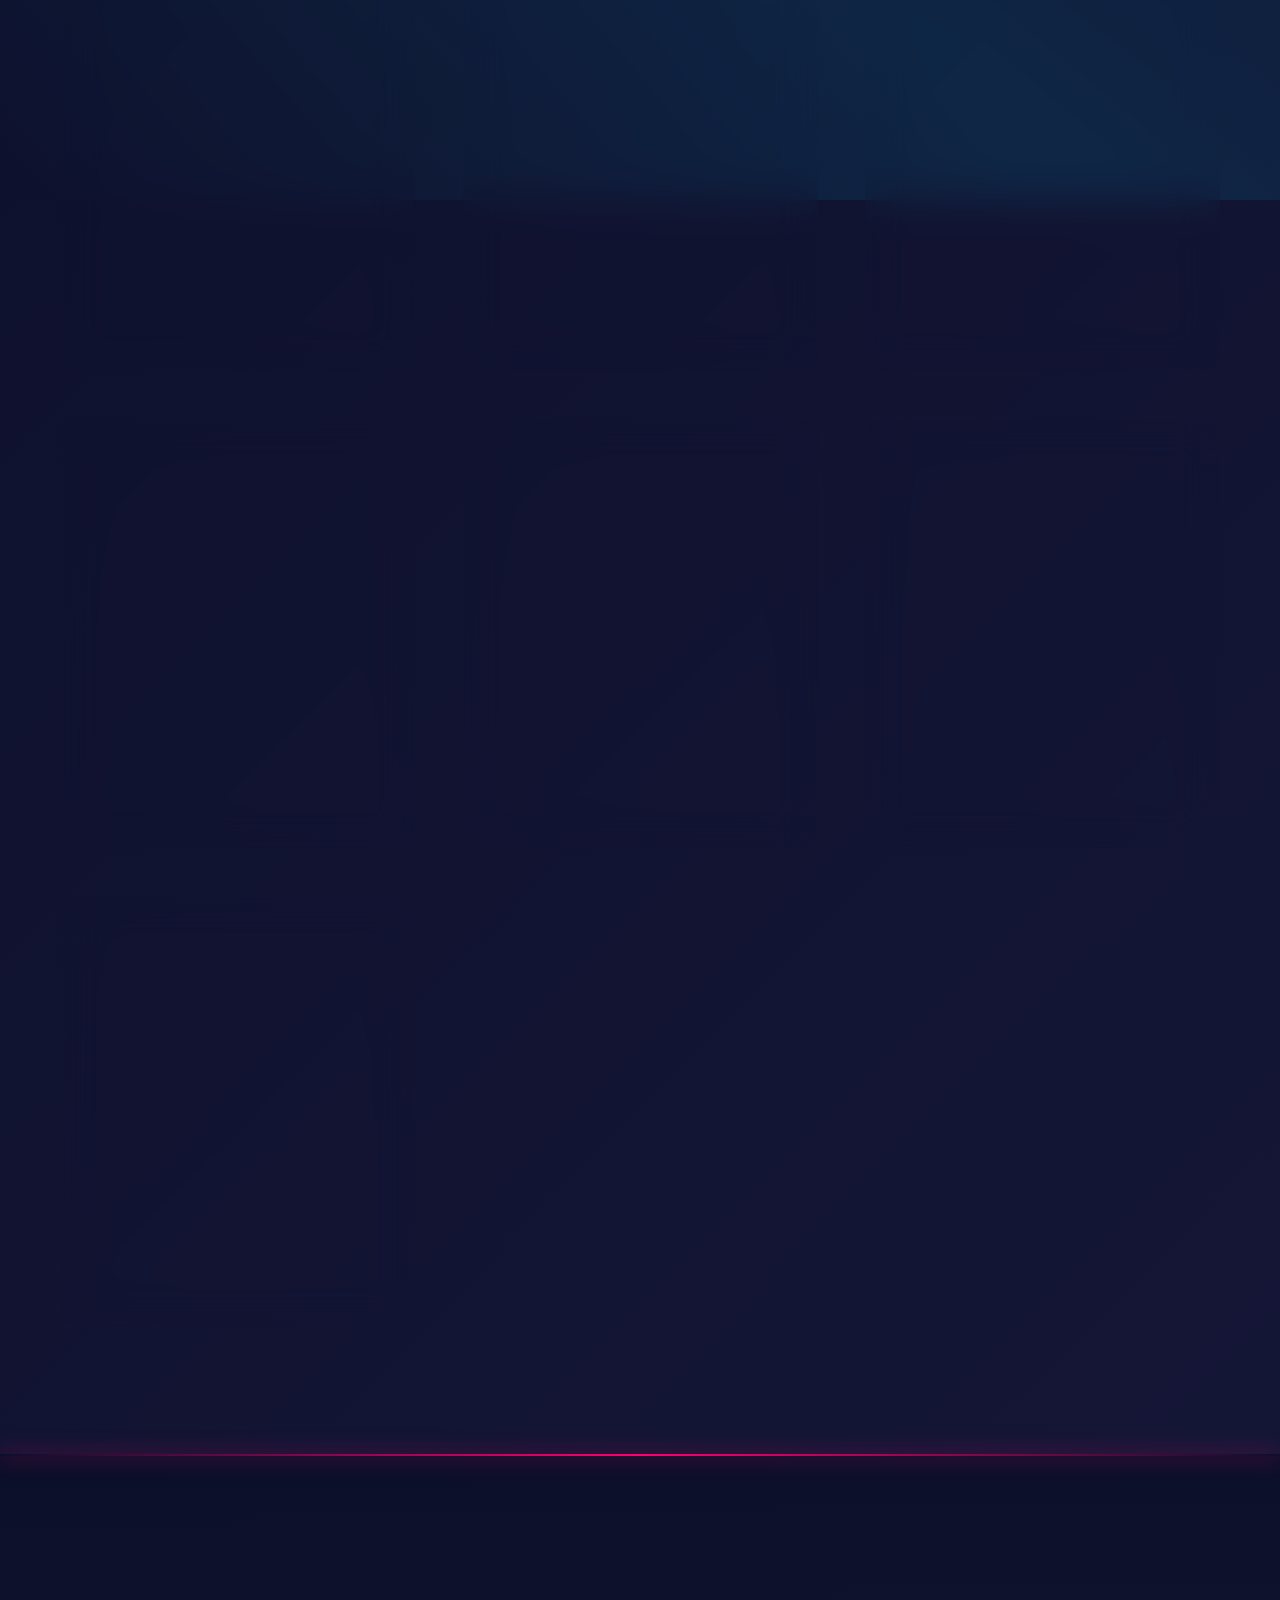
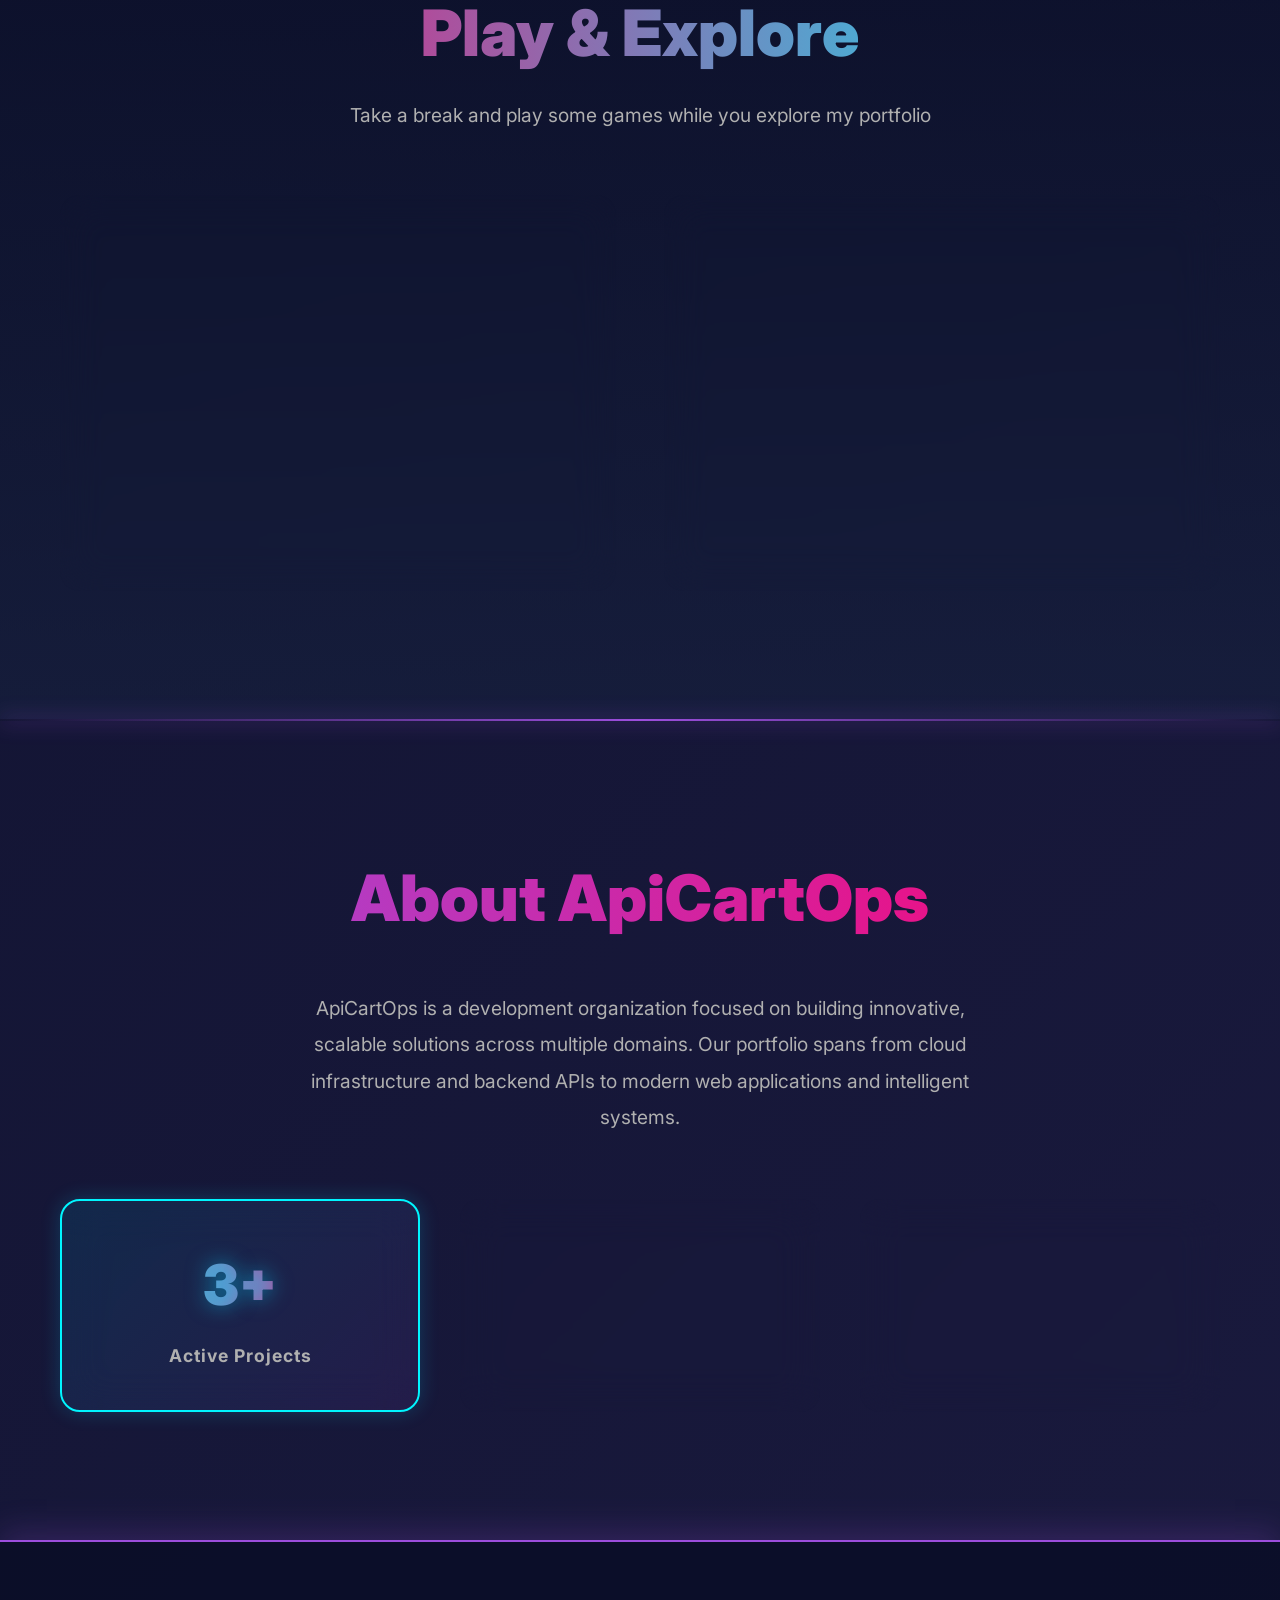
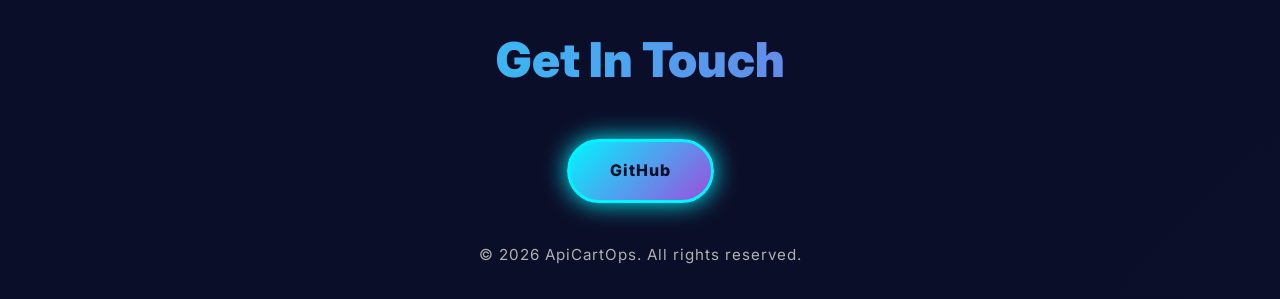
==== commit cc6cdeae: "🎮 ADD GAMES & FAVICON: Space Shooter game, Memory Match game, and custom neon favicon" ====
--- a/index.html
+++ b/index.html
@@ -4,6 +4,7 @@
     <meta charset="UTF-8">
     <meta name="viewport" content="width=device-width, initial-scale=1.0">
     <title>ApiCartOps - Professional Portfolio</title>
+    <link rel="icon" type="image/svg+xml" href="data:image/svg+xml,<svg xmlns='http://www.w3.org/2000/svg' viewBox='0 0 100 100'><rect fill='%230f172a' width='100' height='100'/><text x='50' y='60' font-size='60' font-weight='bold' text-anchor='middle' fill='%2300d4ff' font-family='Arial'>A</text><circle cx='50' cy='50' r='45' fill='none' stroke='%2300d4ff' stroke-width='2' opacity='0.5'/></svg>">
     <link rel="stylesheet" href="styles.css">
     <link rel="preconnect" href="https://fonts.googleapis.com">
     <link rel="preconnect" href="https://fonts.gstatic.com" crossorigin>
@@ -22,6 +23,7 @@
             <ul class="nav-links">
                 <li><a href="#home">Home</a></li>
                 <li><a href="#projects">Projects</a></li>
+                <li><a href="#games">Games</a></li>
                 <li><a href="#about">About</a></li>
                 <li><a href="#contact">Contact</a></li>
             </ul>
@@ -171,6 +173,46 @@
             </div>
         </div>
     </section>
+
+    <!-- Games Section -->
+    <section class="games" id="games">
+        <div class="container">
+            <h2>Play & Explore</h2>
+            <p class="games-subtitle">Take a break and play some games while you explore my portfolio</p>
+            <div class="games-grid">
+                <div class="game-card" onclick="startGame('spaceshooter')">
+                    <div class="game-icon">🚀</div>
+                    <h3>Space Shooter</h3>
+                    <p>Destroy asteroids and aliens! Use arrow keys to move and space to shoot.</p>
+                    <button class="game-button">Play Now</button>
+                </div>
+                <div class="game-card" onclick="startGame('memory')">
+                    <div class="game-icon">🧠</div>
+                    <h3>Memory Match</h3>
+                    <p>Test your memory! Match all the pairs in the least moves possible.</p>
+                    <button class="game-button">Play Now</button>
+                </div>
+            </div>
+        </div>
+    </section>
+
+    <!-- Game Modals -->
+    <div id="gameModal" class="game-modal">
+        <div class="game-modal-content">
+            <button class="close-game" onclick="closeGame()">&times;</button>
+            <div id="spaceShooterGame" class="game-container" style="display:none;">
+                <h2>Space Shooter</h2>
+                <canvas id="gameCanvas" width="800" height="500"></canvas>
+                <p class="game-controls">Arrow Keys: Move | Space: Shoot | Score: <span id="score">0</span></p>
+            </div>
+            <div id="memoryGame" class="game-container" style="display:none;">
+                <h2>Memory Match Game</h2>
+                <div id="memoryBoard"></div>
+                <p>Moves: <span id="moves">0</span> | Matched: <span id="matched">0</span>/8</p>
+                <button onclick="resetMemoryGame()" class="reset-button">New Game</button>
+            </div>
+        </div>
+    </div>
 
     <section class="about" id="about">
         <div class="container">
--- a/styles.css
+++ b/styles.css
@@ -5,17 +5,16 @@
 }
 
 :root {
-    --primary-color: #0f172a;
-    --secondary-color: #1e293b;
-    --accent-color: #3b82f6;
-    --accent-hover: #2563eb;
-    --accent-light: #60a5fa;
-    --text-color: #f1f5f9;
-    --text-muted: #cbd5e1;
-    --border-color: #334155;
-    --success-color: #10b981;
-    --purple-accent: #a855f7;
-    --pink-accent: #ec4899;
+    --primary: #0a0e27;
+    --secondary: #16213e;
+    --accent-blue: #00d4ff;
+    --accent-purple: #9d4edd;
+    --accent-pink: #ff006e;
+    --accent-cyan: #00f5ff;
+    --text-primary: #ffffff;
+    --text-secondary: #b0b0b0;
+    --glow-blue: 0 0 20px rgba(0, 212, 255, 0.5);
+    --glow-purple: 0 0 20px rgba(157, 78, 221, 0.5);
 }
 
 html {
@@ -23,91 +22,69 @@
 }
 
 body {
-    font-family: 'Inter', sans-serif;
-    background-color: var(--primary-color);
-    color: var(--text-color);
+    font-family: 'Inter', 'Poppins', sans-serif;
+    background: linear-gradient(135deg, var(--primary) 0%, #1a1a3e 100%);
+    color: var(--text-primary);
     line-height: 1.6;
     overflow-x: hidden;
     position: relative;
 }
 
-/* Background Animations */
-.bg-gradient-1, .bg-gradient-2 {
+/* Animated Background with Stars */
+body::before {
+    content: '';
     position: fixed;
-    width: 600px;
-    height: 600px;
-    border-radius: 50%;
-    filter: blur(100px);
-    opacity: 0.15;
-    z-index: 0;
+    top: 0;
+    left: 0;
+    width: 100%;
+    height: 100%;
+    background-image:
+        radial-gradient(2px 2px at 20px 30px, #eee, rgba(0,0,0,0)),
+        radial-gradient(2px 2px at 60px 70px, #fff, rgba(0,0,0,0)),
+        radial-gradient(1px 1px at 50px 50px, #ddd, rgba(0,0,0,0)),
+        radial-gradient(1px 1px at 130px 80px, #fff, rgba(0,0,0,0)),
+        radial-gradient(2px 2px at 90px 10px, #eee, rgba(0,0,0,0));
+    background-repeat: repeat;
+    background-size: 200px 200px;
+    animation: twinkle 5s linear infinite;
+    z-index: 1;
     pointer-events: none;
 }
 
-.bg-gradient-1 {
-    background: linear-gradient(135deg, var(--accent-color), var(--purple-accent));
-    top: -200px;
-    left: -200px;
-    animation: float 20s infinite ease-in-out;
-}
-
-.bg-gradient-2 {
-    background: linear-gradient(135deg, var(--pink-accent), var(--accent-color));
-    bottom: -200px;
-    right: -200px;
-    animation: float 25s infinite ease-in-out reverse;
-}
-
-.floating-orb {
+@keyframes twinkle {
+    0%, 100% { opacity: 0.3; }
+    50% { opacity: 0.8; }
+}
+
+/* Animated Gradient Mesh */
+body::after {
+    content: '';
     position: fixed;
-    border-radius: 50%;
-    filter: blur(80px);
-    opacity: 0.1;
-    z-index: 0;
+    top: 0;
+    left: 0;
+    width: 200%;
+    height: 200%;
+    background: linear-gradient(45deg,
+        transparent 0%,
+        rgba(0, 212, 255, 0.1) 25%,
+        transparent 50%,
+        rgba(157, 78, 221, 0.1) 75%,
+        transparent 100%
+    );
+    animation: mesh-shift 15s ease infinite;
+    z-index: 1;
     pointer-events: none;
 }
 
-.orb-1 {
-    width: 400px;
-    height: 400px;
-    background: var(--accent-color);
-    top: 20%;
-    left: 10%;
-    animation: float-slow 30s infinite ease-in-out;
-}
-
-.orb-2 {
-    width: 300px;
-    height: 300px;
-    background: var(--purple-accent);
-    top: 60%;
-    right: 5%;
-    animation: float-slow 35s infinite ease-in-out reverse;
-}
-
-.orb-3 {
-    width: 350px;
-    height: 350px;
-    background: var(--pink-accent);
-    bottom: 10%;
-    left: 50%;
-    animation: float-slow 40s infinite ease-in-out;
-}
-
-@keyframes float {
-    0%, 100% {
-        transform: translate(0, 0);
+@keyframes mesh-shift {
+    0% {
+        transform: translate(0, 0) rotate(0deg);
     }
     50% {
-        transform: translate(30px, -30px);
-    }
-}
-
-@keyframes float-slow {
-    0%, 100% {
-        transform: translate(0, 0) scale(1);
-    }
-    50% {
-        transform: translate(50px, 50px) scale(1.1);
+        transform: translate(100px, 100px) rotate(180deg);
+    }
+    100% {
+        transform: translate(0, 0) rotate(360deg);
     }
 }
 
@@ -119,84 +96,106 @@
     z-index: 10;
 }
 
-/* Navbar */
+/* Navbar with Glow */
 .navbar {
-    background: rgba(15, 23, 42, 0.7);
-    border-bottom: 1px solid rgba(59, 130, 246, 0.2);
+    background: rgba(10, 14, 39, 0.85);
+    border-bottom: 2px solid var(--accent-cyan);
+    box-shadow: 0 0 20px rgba(0, 212, 255, 0.3);
     position: sticky;
     top: 0;
     z-index: 1000;
-    backdrop-filter: blur(20px);
-    -webkit-backdrop-filter: blur(20px);
-    box-shadow: 0 8px 32px rgba(0, 0, 0, 0.4);
+    backdrop-filter: blur(30px);
+    animation: navbar-glow 3s ease-in-out infinite;
+}
+
+@keyframes navbar-glow {
+    0%, 100% {
+        box-shadow: 0 0 20px rgba(0, 212, 255, 0.3);
+    }
+    50% {
+        box-shadow: 0 0 30px rgba(0, 212, 255, 0.5);
+    }
 }
 
 .navbar .container {
     display: flex;
     justify-content: space-between;
     align-items: center;
-    padding: 1rem 20px;
+    padding: 1.2rem 20px;
 }
 
 .logo {
-    font-size: 1.8rem;
-    font-weight: 800;
-    background: linear-gradient(135deg, var(--accent-color), var(--pink-accent));
+    font-size: 2rem;
+    font-weight: 900;
+    background: linear-gradient(90deg, var(--accent-cyan), var(--accent-purple), var(--accent-pink));
     -webkit-background-clip: text;
     -webkit-text-fill-color: transparent;
     background-clip: text;
-    letter-spacing: -1px;
-    animation: pulse-text 3s ease-in-out infinite;
-}
-
-@keyframes pulse-text {
+    letter-spacing: 2px;
+    animation: glow-text 2s ease-in-out infinite, float 3s ease-in-out infinite;
+    filter: drop-shadow(0 0 10px rgba(0, 212, 255, 0.5));
+    text-shadow: 0 0 20px rgba(0, 212, 255, 0.5);
+}
+
+@keyframes glow-text {
     0%, 100% {
-        opacity: 1;
+        filter: drop-shadow(0 0 10px rgba(0, 212, 255, 0.5));
     }
     50% {
-        opacity: 0.8;
+        filter: drop-shadow(0 0 20px rgba(157, 78, 221, 0.8));
+    }
+}
+
+@keyframes float {
+    0%, 100% {
+        transform: translateY(0px);
+    }
+    50% {
+        transform: translateY(-5px);
     }
 }
 
 .nav-links {
     display: flex;
     list-style: none;
-    gap: 2.5rem;
+    gap: 3rem;
 }
 
 .nav-links a {
-    color: var(--text-color);
+    color: var(--text-primary);
     text-decoration: none;
-    font-weight: 600;
+    font-weight: 700;
     font-size: 0.95rem;
     position: relative;
+    letter-spacing: 1px;
     transition: all 0.3s ease;
 }
 
-.nav-links a::after {
+.nav-links a::before {
     content: '';
     position: absolute;
-    bottom: -5px;
+    bottom: -8px;
     left: 0;
     width: 0;
-    height: 2px;
-    background: linear-gradient(90deg, var(--accent-color), var(--pink-accent));
-    transition: width 0.3s ease;
+    height: 3px;
+    background: linear-gradient(90deg, var(--accent-cyan), var(--accent-pink));
+    box-shadow: 0 0 10px var(--accent-cyan);
+    transition: width 0.4s ease;
 }
 
 .nav-links a:hover {
-    color: var(--accent-color);
-    transform: translateY(-2px);
-}
-
-.nav-links a:hover::after {
+    color: var(--accent-cyan);
+    text-shadow: 0 0 15px var(--accent-cyan);
+    transform: translateY(-3px);
+}
+
+.nav-links a:hover::before {
     width: 100%;
 }
 
 /* Hero Section */
 .hero {
-    background: linear-gradient(135deg, rgba(15, 23, 42, 0.9), rgba(30, 41, 59, 0.8));
-    min-height: 600px;
+    min-height: 700px;
     display: flex;
     align-items: center;
     justify-content: center;
@@ -209,38 +208,61 @@
 .hero::before {
     content: '';
     position: absolute;
-    top: 0;
-    left: 0;
-    right: 0;
-    bottom: 0;
-    background:
-        radial-gradient(circle at 20% 50%, rgba(59, 130, 246, 0.1) 0%, transparent 50%),
-        radial-gradient(circle at 80% 80%, rgba(168, 85, 247, 0.1) 0%, transparent 50%);
-    pointer-events: none;
+    width: 400px;
+    height: 400px;
+    background: radial-gradient(circle, rgba(0, 212, 255, 0.3) 0%, transparent 70%);
+    top: 50%;
+    left: 10%;
+    transform: translate(-50%, -50%);
+    animation: pulse-blob 4s ease-in-out infinite;
+    z-index: 1;
+}
+
+.hero::after {
+    content: '';
+    position: absolute;
+    width: 500px;
+    height: 500px;
+    background: radial-gradient(circle, rgba(157, 78, 221, 0.2) 0%, transparent 70%);
+    top: 50%;
+    right: -10%;
+    transform: translate(50%, -50%);
+    animation: pulse-blob 5s ease-in-out infinite reverse;
+    z-index: 1;
+}
+
+@keyframes pulse-blob {
+    0%, 100% {
+        transform: translate(-50%, -50%) scale(1);
+    }
+    50% {
+        transform: translate(-50%, -50%) scale(1.2);
+    }
 }
 
 .hero .container {
     position: relative;
-    z-index: 2;
+    z-index: 5;
 }
 
 .hero h1 {
-    font-size: 4.5rem;
+    font-size: 5.5rem;
+    font-weight: 900;
     margin-bottom: 1.5rem;
-    background: linear-gradient(135deg, var(--accent-light) 0%, var(--pink-accent) 50%, var(--accent-color) 100%);
+    background: linear-gradient(90deg, var(--accent-cyan) 0%, var(--accent-purple) 40%, var(--accent-pink) 100%);
     -webkit-background-clip: text;
     -webkit-text-fill-color: transparent;
     background-clip: text;
-    font-weight: 800;
-    letter-spacing: -3px;
+    letter-spacing: -2px;
     line-height: 1.1;
-    animation: slide-down 0.8s cubic-bezier(0.34, 1.56, 0.64, 1) backwards;
-}
-
-@keyframes slide-down {
+    animation: slide-in-down 0.8s cubic-bezier(0.34, 1.56, 0.64, 1), text-glow 3s ease-in-out infinite;
+    text-shadow: 0 0 40px rgba(0, 212, 255, 0.6);
+}
+
+@keyframes slide-in-down {
     from {
         opacity: 0;
-        transform: translateY(-30px);
+        transform: translateY(-50px);
     }
     to {
         opacity: 1;
@@ -248,47 +270,61 @@
     }
 }
 
+@keyframes text-glow {
+    0%, 100% {
+        text-shadow: 0 0 40px rgba(0, 212, 255, 0.6);
+    }
+    50% {
+        text-shadow: 0 0 60px rgba(157, 78, 221, 0.8), 0 0 30px rgba(0, 212, 255, 0.8);
+    }
+}
+
 .hero .tagline {
-    font-size: 1.4rem;
-    color: var(--text-muted);
+    font-size: 1.5rem;
+    color: var(--text-secondary);
     margin-bottom: 3rem;
-    font-weight: 400;
-    animation: fade-in 1s ease-out 0.3s backwards;
-    max-width: 600px;
+    font-weight: 500;
+    animation: fade-in-up 0.8s ease-out 0.2s backwards;
+    max-width: 700px;
     margin-left: auto;
     margin-right: auto;
-    line-height: 1.6;
-}
-
-@keyframes fade-in {
+    line-height: 1.8;
+}
+
+@keyframes fade-in-up {
     from {
         opacity: 0;
+        transform: translateY(30px);
     }
     to {
         opacity: 1;
+        transform: translateY(0);
     }
 }
 
 .cta-button {
     display: inline-block;
-    background: linear-gradient(135deg, var(--accent-color), var(--accent-light));
-    color: white;
-    padding: 1rem 2.5rem;
-    border-radius: 12px;
+    background: linear-gradient(135deg, var(--accent-cyan) 0%, var(--accent-purple) 100%);
+    color: var(--primary);
+    padding: 1.2rem 3rem;
+    border-radius: 50px;
     text-decoration: none;
-    font-weight: 700;
-    border: 2px solid transparent;
+    font-weight: 800;
+    border: 3px solid var(--accent-cyan);
     cursor: pointer;
-    transition: all 0.3s cubic-bezier(0.34, 1.56, 0.64, 1);
+    transition: all 0.4s cubic-bezier(0.34, 1.56, 0.64, 1);
     position: relative;
     overflow: hidden;
-    animation: bounce-in 1s cubic-bezier(0.34, 1.56, 0.64, 1) 0.6s backwards;
+    font-size: 1.1rem;
+    letter-spacing: 1px;
+    box-shadow: 0 0 30px var(--accent-cyan);
+    animation: bounce-in 1s cubic-bezier(0.34, 1.56, 0.64, 1) 0.4s backwards;
 }
 
 @keyframes bounce-in {
     from {
         opacity: 0;
-        transform: scale(0.8);
+        transform: scale(0.5);
     }
     to {
         opacity: 1;
@@ -303,14 +339,15 @@
     left: -100%;
     width: 100%;
     height: 100%;
-    background: linear-gradient(90deg, transparent, rgba(255,255,255,0.3), transparent);
-    transition: left 0.5s;
+    background: rgba(255, 255, 255, 0.4);
+    transition: left 0.6s;
 }
 
 .cta-button:hover {
-    transform: translateY(-4px);
-    box-shadow: 0 20px 40px rgba(59, 130, 246, 0.4);
-    border-color: var(--accent-light);
+    transform: translateY(-5px) scale(1.05);
+    box-shadow: 0 0 50px var(--accent-cyan), 0 0 20px var(--accent-purple);
+    border-color: var(--accent-pink);
+    color: var(--text-primary);
 }
 
 .cta-button:hover::before {
@@ -319,8 +356,7 @@
 
 /* Projects Section */
 .projects {
-    padding: 7rem 20px;
-    background: linear-gradient(180deg, rgba(15, 23, 42, 0.8), rgba(30, 41, 59, 0.6));
+    padding: 8rem 20px;
     position: relative;
 }
 
@@ -330,60 +366,79 @@
     top: 0;
     left: 0;
     right: 0;
-    height: 1px;
-    background: linear-gradient(90deg, transparent, var(--accent-color), transparent);
+    height: 2px;
+    background: linear-gradient(90deg, transparent, var(--accent-cyan), transparent);
+    box-shadow: 0 0 20px var(--accent-cyan);
 }
 
 .projects h2 {
-    font-size: 3.5rem;
-    margin-bottom: 4rem;
+    font-size: 4rem;
+    margin-bottom: 5rem;
     text-align: center;
-    color: var(--text-color);
-    font-weight: 800;
-    animation: fade-in 0.8s ease-out;
+    color: var(--text-primary);
+    font-weight: 900;
+    animation: fade-in-up 0.8s ease-out;
+    background: linear-gradient(90deg, var(--accent-cyan), var(--accent-purple));
+    -webkit-background-clip: text;
+    -webkit-text-fill-color: transparent;
+    background-clip: text;
 }
 
 .projects-grid {
     display: grid;
-    grid-template-columns: repeat(auto-fit, minmax(340px, 1fr));
-    gap: 2.5rem;
+    grid-template-columns: repeat(auto-fit, minmax(350px, 1fr));
+    gap: 3rem;
 }
 
 .project-card {
-    background: linear-gradient(135deg, rgba(30, 41, 59, 0.8), rgba(30, 41, 59, 0.4));
-    border: 1px solid rgba(59, 130, 246, 0.2);
-    border-radius: 16px;
+    background: linear-gradient(135deg, rgba(22, 33, 62, 0.6), rgba(22, 33, 62, 0.3));
+    border: 2px solid rgba(0, 212, 255, 0.3);
+    border-radius: 20px;
     padding: 2.5rem;
     transition: all 0.4s cubic-bezier(0.34, 1.56, 0.64, 1);
     cursor: pointer;
     position: relative;
     overflow: hidden;
-    backdrop-filter: blur(10px);
-    -webkit-backdrop-filter: blur(10px);
+    backdrop-filter: blur(20px);
+    box-shadow: 0 8px 32px rgba(0, 212, 255, 0.1);
 }
 
 .project-card::before {
     content: '';
     position: absolute;
-    top: 0;
-    left: 0;
-    right: 0;
-    bottom: 0;
-    background: linear-gradient(135deg, rgba(59, 130, 246, 0.1), rgba(168, 85, 247, 0.1));
+    top: -50%;
+    left: -50%;
+    width: 200%;
+    height: 200%;
+    background: linear-gradient(45deg, transparent 30%, rgba(0, 212, 255, 0.3) 50%, transparent 70%);
+    transform: rotate(45deg);
+    animation: shine 3s infinite;
     opacity: 0;
-    transition: opacity 0.4s ease;
-    pointer-events: none;
+}
+
+@keyframes shine {
+    0% {
+        opacity: 0;
+        transform: translateX(-100%) translateY(-100%) rotate(45deg);
+    }
+    50% {
+        opacity: 1;
+    }
+    100% {
+        opacity: 0;
+        transform: translateX(100%) translateY(100%) rotate(45deg);
+    }
 }
 
 .project-card:hover {
-    border-color: var(--accent-color);
-    background: linear-gradient(135deg, rgba(59, 130, 246, 0.1), rgba(168, 85, 247, 0.1));
-    transform: translateY(-12px);
-    box-shadow: 0 30px 60px rgba(59, 130, 246, 0.3);
+    border-color: var(--accent-cyan);
+    background: linear-gradient(135deg, rgba(0, 212, 255, 0.1), rgba(157, 78, 221, 0.1));
+    transform: translateY(-15px) scale(1.02);
+    box-shadow: 0 0 40px rgba(0, 212, 255, 0.5), 0 0 20px rgba(157, 78, 221, 0.3);
 }
 
 .project-card:hover::before {
-    opacity: 1;
+    animation: shine 0.6s;
 }
 
 .project-card > * {
@@ -400,38 +455,40 @@
 }
 
 .project-header h3 {
-    font-size: 1.4rem;
-    color: var(--text-color);
+    font-size: 1.5rem;
+    color: var(--accent-cyan);
     flex: 1;
-    font-weight: 700;
+    font-weight: 800;
+    text-shadow: 0 0 15px rgba(0, 212, 255, 0.5);
 }
 
 .github-link {
-    background: linear-gradient(135deg, var(--accent-color), var(--accent-light));
-    color: white;
-    padding: 0.6rem 1.2rem;
-    border-radius: 8px;
+    background: linear-gradient(135deg, var(--accent-cyan), var(--accent-purple));
+    color: var(--primary);
+    padding: 0.7rem 1.4rem;
+    border-radius: 25px;
     text-decoration: none;
     font-size: 0.85rem;
-    font-weight: 700;
+    font-weight: 800;
     white-space: nowrap;
     transition: all 0.3s ease;
-    border: 2px solid transparent;
+    border: 2px solid var(--accent-cyan);
     cursor: pointer;
+    box-shadow: 0 0 15px var(--accent-cyan);
+    letter-spacing: 0.5px;
 }
 
 .github-link:hover {
-    transform: scale(1.08);
-    box-shadow: 0 10px 25px rgba(59, 130, 246, 0.4);
-    border-color: var(--accent-light);
+    transform: scale(1.1);
+    box-shadow: 0 0 25px var(--accent-cyan), 0 0 10px var(--accent-purple);
+    border-color: var(--accent-pink);
 }
 
 .project-card .description {
-    color: var(--text-muted);
+    color: var(--text-secondary);
     font-size: 0.95rem;
     margin-bottom: 1.8rem;
-    line-height: 1.6;
-    font-weight: 400;
+    line-height: 1.7;
 }
 
 .tech-stack {
@@ -442,24 +499,26 @@
 
 .tech {
     display: inline-block;
-    background: linear-gradient(135deg, rgba(59, 130, 246, 0.15), rgba(168, 85, 247, 0.15));
-    color: var(--accent-light);
-    padding: 0.5rem 1rem;
-    border-radius: 24px;
+    background: linear-gradient(135deg, rgba(0, 212, 255, 0.2), rgba(157, 78, 221, 0.2));
+    color: var(--accent-cyan);
+    padding: 0.6rem 1.2rem;
+    border-radius: 30px;
     font-size: 0.8rem;
-    font-weight: 600;
-    border: 1px solid rgba(59, 130, 246, 0.4);
+    font-weight: 700;
+    border: 2px solid var(--accent-cyan);
     transition: all 0.3s ease;
     cursor: default;
+    box-shadow: 0 0 10px rgba(0, 212, 255, 0.3);
+    letter-spacing: 0.5px;
 }
 
 .tech:hover {
-    background: linear-gradient(135deg, var(--accent-color), var(--purple-accent));
-    color: white;
-    transform: translateY(-2px);
-}
-
-/* Staggered animation for project cards */
+    background: linear-gradient(135deg, var(--accent-cyan), var(--accent-purple));
+    color: var(--primary);
+    transform: translateY(-3px);
+    box-shadow: 0 0 20px var(--accent-cyan);
+}
+
 .project-card {
     animation: slide-up 0.6s cubic-bezier(0.34, 1.56, 0.64, 1) backwards;
 }
@@ -467,7 +526,7 @@
 @keyframes slide-up {
     from {
         opacity: 0;
-        transform: translateY(30px);
+        transform: translateY(40px);
     }
     to {
         opacity: 1;
@@ -486,129 +545,414 @@
 .projects-grid .project-card:nth-child(9) { animation-delay: 0.9s; }
 .projects-grid .project-card:nth-child(10) { animation-delay: 1s; }
 
-/* About Section */
-.about {
-    padding: 7rem 20px;
-    background: linear-gradient(180deg, rgba(30, 41, 59, 0.6), rgba(15, 23, 42, 0.8));
-    border-top: 1px solid rgba(59, 130, 246, 0.1);
-    border-bottom: 1px solid rgba(59, 130, 246, 0.1);
-    position: relative;
-}
-
-.about::after {
-    content: '';
-    position: absolute;
-    top: 50%;
-    left: 0;
-    right: 0;
-    height: 1px;
-    background: linear-gradient(90deg, transparent, var(--purple-accent), transparent);
-    opacity: 0.5;
-}
-
-.about h2 {
-    font-size: 3.5rem;
-    margin-bottom: 2.5rem;
-    text-align: center;
-    font-weight: 800;
-    animation: fade-in 0.8s ease-out;
-}
-
-.about > .container > p {
-    text-align: center;
-    font-size: 1.15rem;
-    color: var(--text-muted);
-    max-width: 650px;
-    margin: 0 auto 4rem;
-    line-height: 1.8;
-    animation: fade-in 0.8s ease-out 0.2s backwards;
-}
-
-.stats {
-    display: grid;
-    grid-template-columns: repeat(auto-fit, minmax(200px, 1fr));
-    gap: 2.5rem;
-    margin-top: 2rem;
-}
-
-.stat {
-    text-align: center;
-    padding: 2rem;
-    background: linear-gradient(135deg, rgba(59, 130, 246, 0.1), rgba(168, 85, 247, 0.1));
-    border-radius: 12px;
-    border: 1px solid rgba(59, 130, 246, 0.2);
-    transition: all 0.3s ease;
-    backdrop-filter: blur(10px);
-}
-
-.stat:hover {
-    transform: translateY(-8px);
-    border-color: var(--accent-color);
-    background: linear-gradient(135deg, rgba(59, 130, 246, 0.15), rgba(168, 85, 247, 0.15));
-}
-
-.stat h3 {
-    font-size: 2.5rem;
-    background: linear-gradient(135deg, var(--accent-color), var(--pink-accent));
-    -webkit-background-clip: text;
-    -webkit-text-fill-color: transparent;
-    background-clip: text;
-    margin-bottom: 0.5rem;
-    font-weight: 800;
-}
-
-.stat p {
-    color: var(--text-muted);
-    font-weight: 600;
-    font-size: 1rem;
-}
-
-/* Footer */
-.footer {
-    background: linear-gradient(180deg, rgba(15, 23, 42, 0.8), rgba(15, 23, 42, 0.95));
-    border-top: 1px solid rgba(59, 130, 246, 0.1);
-    padding: 5rem 20px 2rem;
-    text-align: center;
-    position: relative;
-}
-
-.footer::before {
+/* Games Section */
+.games {
+    padding: 8rem 20px;
+    position: relative;
+    background: linear-gradient(180deg, rgba(10, 14, 39, 0.8), rgba(22, 33, 62, 0.6));
+}
+
+.games::before {
     content: '';
     position: absolute;
     top: 0;
     left: 0;
     right: 0;
-    height: 1px;
-    background: linear-gradient(90deg, transparent, var(--accent-color), transparent);
+    height: 2px;
+    background: linear-gradient(90deg, transparent, var(--accent-pink), transparent);
+    box-shadow: 0 0 20px var(--accent-pink);
+}
+
+.games h2 {
+    font-size: 4rem;
+    margin-bottom: 1rem;
+    text-align: center;
+    font-weight: 900;
+    background: linear-gradient(90deg, var(--accent-pink), var(--accent-cyan));
+    -webkit-background-clip: text;
+    -webkit-text-fill-color: transparent;
+    background-clip: text;
+    animation: fade-in-up 0.8s ease-out;
+}
+
+.games-subtitle {
+    text-align: center;
+    font-size: 1.2rem;
+    color: var(--text-secondary);
+    margin-bottom: 4rem;
+    animation: fade-in-up 0.8s ease-out 0.2s backwards;
+}
+
+.games-grid {
+    display: grid;
+    grid-template-columns: repeat(auto-fit, minmax(300px, 1fr));
+    gap: 3rem;
+}
+
+.game-card {
+    background: linear-gradient(135deg, rgba(0, 212, 255, 0.1), rgba(157, 78, 221, 0.1));
+    border: 2px solid var(--accent-cyan);
+    border-radius: 20px;
+    padding: 3rem 2rem;
+    text-align: center;
+    transition: all 0.4s cubic-bezier(0.34, 1.56, 0.64, 1);
+    cursor: pointer;
+    backdrop-filter: blur(20px);
+    box-shadow: 0 0 20px rgba(0, 212, 255, 0.2);
+    animation: slide-up 0.6s cubic-bezier(0.34, 1.56, 0.64, 1) backwards;
+}
+
+.game-card:nth-child(1) { animation-delay: 0.2s; }
+.game-card:nth-child(2) { animation-delay: 0.4s; }
+
+.game-card:hover {
+    border-color: var(--accent-pink);
+    background: linear-gradient(135deg, rgba(255, 0, 110, 0.15), rgba(0, 212, 255, 0.15));
+    transform: translateY(-15px) scale(1.05);
+    box-shadow: 0 0 40px rgba(255, 0, 110, 0.4), 0 0 20px rgba(0, 212, 255, 0.3);
+}
+
+.game-icon {
+    font-size: 4rem;
+    margin-bottom: 1rem;
+    animation: bounce 2s ease-in-out infinite;
+}
+
+.game-card:hover .game-icon {
+    animation: bounce 0.6s ease-in-out;
+}
+
+@keyframes bounce {
+    0%, 100% {
+        transform: translateY(0);
+    }
+    50% {
+        transform: translateY(-15px);
+    }
+}
+
+.game-card h3 {
+    font-size: 1.8rem;
+    color: var(--accent-cyan);
+    margin-bottom: 0.8rem;
+    text-shadow: 0 0 15px rgba(0, 212, 255, 0.5);
+}
+
+.game-card p {
+    color: var(--text-secondary);
+    margin-bottom: 1.5rem;
+    line-height: 1.6;
+}
+
+.game-button {
+    background: linear-gradient(135deg, var(--accent-pink), var(--accent-cyan));
+    color: var(--primary);
+    padding: 0.8rem 2rem;
+    border: none;
+    border-radius: 25px;
+    font-weight: 800;
+    font-size: 1rem;
+    cursor: pointer;
+    transition: all 0.3s ease;
+    box-shadow: 0 0 20px var(--accent-pink);
+    letter-spacing: 1px;
+}
+
+.game-button:hover {
+    transform: scale(1.1);
+    box-shadow: 0 0 30px var(--accent-pink), 0 0 15px var(--accent-cyan);
+}
+
+/* Game Modal */
+.game-modal {
+    display: none;
+    position: fixed;
+    z-index: 2000;
+    left: 0;
+    top: 0;
+    width: 100%;
+    height: 100%;
+    background-color: rgba(0, 0, 0, 0.8);
+    backdrop-filter: blur(5px);
+    animation: fade-in 0.3s ease;
+}
+
+.game-modal-content {
+    background: linear-gradient(135deg, rgba(10, 14, 39, 0.95), rgba(22, 33, 62, 0.95));
+    margin: 5% auto;
+    padding: 3rem;
+    border: 2px solid var(--accent-cyan);
+    border-radius: 20px;
+    max-width: 900px;
+    box-shadow: 0 0 50px rgba(0, 212, 255, 0.4);
+    position: relative;
+    max-height: 90vh;
+    overflow-y: auto;
+}
+
+.close-game {
+    position: absolute;
+    right: 2rem;
+    top: 1rem;
+    font-size: 2.5rem;
+    font-weight: bold;
+    color: var(--accent-cyan);
+    background: none;
+    border: none;
+    cursor: pointer;
+    transition: all 0.3s ease;
+}
+
+.close-game:hover {
+    color: var(--accent-pink);
+    text-shadow: 0 0 15px var(--accent-pink);
+    transform: scale(1.2);
+}
+
+.game-container {
+    text-align: center;
+}
+
+.game-container h2 {
+    color: var(--accent-cyan);
+    margin-bottom: 2rem;
+    font-size: 2.5rem;
+    text-shadow: 0 0 20px rgba(0, 212, 255, 0.5);
+}
+
+#gameCanvas {
+    background: linear-gradient(135deg, rgba(10, 14, 39, 0.9), rgba(22, 33, 62, 0.9));
+    border: 2px solid var(--accent-cyan);
+    border-radius: 10px;
+    margin: 2rem 0;
+    max-width: 100%;
+    box-shadow: 0 0 30px rgba(0, 212, 255, 0.4);
+}
+
+.game-controls {
+    color: var(--text-secondary);
+    font-weight: 700;
+    font-size: 1.1rem;
+    margin-top: 1rem;
+}
+
+#memoryBoard {
+    display: grid;
+    grid-template-columns: repeat(4, 1fr);
+    gap: 1rem;
+    margin: 2rem 0;
+    max-width: 500px;
+    margin-left: auto;
+    margin-right: auto;
+}
+
+.memory-card {
+    width: 100px;
+    height: 100px;
+    background: linear-gradient(135deg, var(--accent-cyan), var(--accent-purple));
+    border: 2px solid var(--accent-pink);
+    border-radius: 10px;
+    cursor: pointer;
+    font-size: 3rem;
+    display: flex;
+    align-items: center;
+    justify-content: center;
+    transition: all 0.3s ease;
+    box-shadow: 0 0 15px rgba(0, 212, 255, 0.4);
+    user-select: none;
+}
+
+.memory-card:hover {
+    transform: scale(1.05);
+    box-shadow: 0 0 25px rgba(0, 212, 255, 0.6);
+}
+
+.memory-card.flipped {
+    background: linear-gradient(135deg, rgba(0, 212, 255, 0.2), rgba(157, 78, 221, 0.2));
+    border-color: var(--accent-cyan);
+}
+
+.memory-card.matched {
+    opacity: 0.6;
+    cursor: default;
+}
+
+.reset-button {
+    background: linear-gradient(135deg, var(--accent-cyan), var(--accent-purple));
+    color: var(--primary);
+    padding: 0.8rem 2rem;
+    border: none;
+    border-radius: 25px;
+    font-weight: 800;
+    font-size: 1rem;
+    cursor: pointer;
+    transition: all 0.3s ease;
+    box-shadow: 0 0 20px var(--accent-cyan);
+    margin-top: 1.5rem;
+}
+
+.reset-button:hover {
+    transform: scale(1.1);
+    box-shadow: 0 0 30px var(--accent-cyan), 0 0 15px var(--accent-purple);
+}
+
+/* About Section */
+.about {
+    padding: 8rem 20px;
+    position: relative;
+}
+
+.about::before {
+    content: '';
+    position: absolute;
+    top: 0;
+    left: 0;
+    right: 0;
+    height: 2px;
+    background: linear-gradient(90deg, transparent, var(--accent-purple), transparent);
+    box-shadow: 0 0 20px var(--accent-purple);
+}
+
+.about h2 {
+    font-size: 4rem;
+    margin-bottom: 2.5rem;
+    text-align: center;
+    font-weight: 900;
+    background: linear-gradient(90deg, var(--accent-purple), var(--accent-pink));
+    -webkit-background-clip: text;
+    -webkit-text-fill-color: transparent;
+    background-clip: text;
+    animation: fade-in-up 0.8s ease-out;
+}
+
+.about > .container > p {
+    text-align: center;
+    font-size: 1.2rem;
+    color: var(--text-secondary);
+    max-width: 700px;
+    margin: 0 auto 4rem;
+    line-height: 1.9;
+    animation: fade-in-up 0.8s ease-out 0.2s backwards;
+}
+
+.stats {
+    display: grid;
+    grid-template-columns: repeat(auto-fit, minmax(220px, 1fr));
+    gap: 2.5rem;
+}
+
+.stat {
+    text-align: center;
+    padding: 2.5rem;
+    background: linear-gradient(135deg, rgba(0, 212, 255, 0.1), rgba(157, 78, 221, 0.1));
+    border-radius: 20px;
+    border: 2px solid var(--accent-cyan);
+    transition: all 0.4s cubic-bezier(0.34, 1.56, 0.64, 1);
+    backdrop-filter: blur(20px);
+    box-shadow: 0 0 20px rgba(0, 212, 255, 0.2);
+    position: relative;
+    overflow: hidden;
+}
+
+.stat::before {
+    content: '';
+    position: absolute;
+    top: 0;
+    left: 0;
+    right: 0;
+    bottom: 0;
+    background: linear-gradient(135deg, rgba(0, 212, 255, 0.1), transparent);
+    opacity: 0;
+    transition: opacity 0.3s ease;
+    z-index: 0;
+}
+
+.stat:hover {
+    transform: translateY(-15px) scale(1.05);
+    border-color: var(--accent-pink);
+    background: linear-gradient(135deg, rgba(0, 212, 255, 0.15), rgba(157, 78, 221, 0.15));
+    box-shadow: 0 0 40px rgba(0, 212, 255, 0.4), 0 0 20px rgba(157, 78, 221, 0.3);
+}
+
+.stat > * {
+    position: relative;
+    z-index: 1;
+}
+
+.stat h3 {
+    font-size: 3.5rem;
+    background: linear-gradient(90deg, var(--accent-cyan), var(--accent-pink));
+    -webkit-background-clip: text;
+    -webkit-text-fill-color: transparent;
+    background-clip: text;
+    margin-bottom: 0.7rem;
+    font-weight: 900;
+    text-shadow: 0 0 20px rgba(0, 212, 255, 0.5);
+    animation: number-pop 0.6s cubic-bezier(0.34, 1.56, 0.64, 1);
+}
+
+@keyframes number-pop {
+    0% {
+        transform: scale(0.5);
+        opacity: 0;
+    }
+    100% {
+        transform: scale(1);
+        opacity: 1;
+    }
+}
+
+.stat p {
+    color: var(--text-secondary);
+    font-weight: 700;
+    font-size: 1.1rem;
+    letter-spacing: 1px;
+}
+
+/* Footer */
+.footer {
+    background: rgba(10, 14, 39, 0.9);
+    border-top: 2px solid var(--accent-purple);
+    box-shadow: 0 -10px 30px rgba(157, 78, 221, 0.2);
+    padding: 5rem 20px 2rem;
+    text-align: center;
+    position: relative;
 }
 
 .footer h2 {
-    font-size: 2.5rem;
+    font-size: 3rem;
     margin-bottom: 2.5rem;
-    font-weight: 800;
-    animation: fade-in 0.8s ease-out;
+    font-weight: 900;
+    background: linear-gradient(90deg, var(--accent-cyan), var(--accent-purple));
+    -webkit-background-clip: text;
+    -webkit-text-fill-color: transparent;
+    background-clip: text;
+    animation: fade-in-up 0.8s ease-out;
 }
 
 .social-links {
     display: flex;
     justify-content: center;
-    gap: 1.5rem;
+    gap: 2rem;
     margin: 2.5rem 0;
     flex-wrap: wrap;
 }
 
 .social-button {
-    background: linear-gradient(135deg, var(--accent-color), var(--accent-light));
-    color: white;
-    padding: 0.85rem 2rem;
-    border-radius: 10px;
+    background: linear-gradient(135deg, var(--accent-cyan), var(--accent-purple));
+    color: var(--primary);
+    padding: 1rem 2.5rem;
+    border-radius: 50px;
     text-decoration: none;
-    font-weight: 700;
-    transition: all 0.3s cubic-bezier(0.34, 1.56, 0.64, 1);
+    font-weight: 800;
+    transition: all 0.4s cubic-bezier(0.34, 1.56, 0.64, 1);
     display: inline-block;
-    border: 2px solid transparent;
+    border: 3px solid var(--accent-cyan);
     position: relative;
     overflow: hidden;
+    font-size: 1rem;
+    letter-spacing: 1px;
+    box-shadow: 0 0 25px var(--accent-cyan);
 }
 
 .social-button::before {
@@ -618,13 +962,15 @@
     left: -100%;
     width: 100%;
     height: 100%;
-    background: rgba(255,255,255,0.2);
-    transition: left 0.4s;
+    background: rgba(255,255,255,0.3);
+    transition: left 0.5s;
+    z-index: 1;
 }
 
 .social-button:hover {
-    transform: translateY(-4px);
-    box-shadow: 0 15px 35px rgba(59, 130, 246, 0.35);
+    transform: translateY(-8px) scale(1.1);
+    box-shadow: 0 0 50px var(--accent-cyan), 0 0 25px var(--accent-purple);
+    border-color: var(--accent-pink);
 }
 
 .social-button:hover::before {
@@ -632,45 +978,36 @@
 }
 
 .footer p {
-    color: var(--text-muted);
-    font-size: 0.9rem;
+    color: var(--text-secondary);
+    font-size: 0.95rem;
     margin-top: 2rem;
-}
-
-/* Scrollbar Styling */
+    letter-spacing: 1px;
+}
+
+/* Scrollbar */
 ::-webkit-scrollbar {
-    width: 10px;
+    width: 12px;
 }
 
 ::-webkit-scrollbar-track {
-    background: var(--primary-color);
+    background: var(--primary);
 }
 
 ::-webkit-scrollbar-thumb {
-    background: linear-gradient(180deg, var(--accent-color), var(--purple-accent));
-    border-radius: 5px;
-    transition: all 0.3s ease;
+    background: linear-gradient(180deg, var(--accent-cyan), var(--accent-purple));
+    border-radius: 6px;
+    box-shadow: 0 0 15px var(--accent-cyan);
 }
 
 ::-webkit-scrollbar-thumb:hover {
-    background: linear-gradient(180deg, var(--accent-light), var(--pink-accent));
-    box-shadow: 0 0 20px rgba(59, 130, 246, 0.4);
-}
-
-/* Responsive Design */
+    background: linear-gradient(180deg, var(--accent-cyan), var(--accent-pink));
+    box-shadow: 0 0 25px var(--accent-cyan);
+}
+
+/* Responsive */
 @media (max-width: 768px) {
     .hero h1 {
-        font-size: 3rem;
-        letter-spacing: -2px;
-    }
-
-    .hero {
-        min-height: 500px;
-        padding: 4rem 20px;
-    }
-
-    .hero .tagline {
-        font-size: 1.1rem;
+        font-size: 3.5rem;
     }
 
     .projects h2,
@@ -680,28 +1017,21 @@
 
     .nav-links {
         gap: 1.5rem;
-        font-size: 0.9rem;
     }
 
     .projects-grid {
         grid-template-columns: 1fr;
-        gap: 1.5rem;
+        gap: 2rem;
     }
 
     .stats {
         grid-template-columns: repeat(2, 1fr);
-        gap: 1.5rem;
-    }
-
-    .logo {
-        font-size: 1.4rem;
     }
 }
 
 @media (max-width: 480px) {
     .hero h1 {
-        font-size: 2.2rem;
-        margin-bottom: 1rem;
+        font-size: 2.5rem;
     }
 
     .nav-links {
@@ -713,50 +1043,11 @@
         font-size: 1.8rem;
     }
 
-    .project-card {
-        padding: 1.5rem;
-    }
-
     .stat h3 {
         font-size: 2rem;
     }
 
-    .cta-button {
-        padding: 0.8rem 1.8rem;
-        font-size: 0.9rem;
-    }
-
-    .projects {
-        padding: 4rem 20px;
-    }
-
-    .about {
-        padding: 4rem 20px;
-    }
-}
-
-/* Loading animation for page load */
-@keyframes page-load {
-    from {
-        opacity: 0;
-    }
-    to {
-        opacity: 1;
-    }
-}
-
-body {
-    animation: page-load 0.5s ease-out;
-}
-
-/* Smooth transitions on scroll */
-.scroll-reveal {
-    opacity: 0;
-    transform: translateY(20px);
-    transition: all 0.6s cubic-bezier(0.34, 1.56, 0.64, 1);
-}
-
-.scroll-reveal.active {
-    opacity: 1;
-    transform: translateY(0);
-}
+    .stats {
+        grid-template-columns: 1fr;
+    }
+}
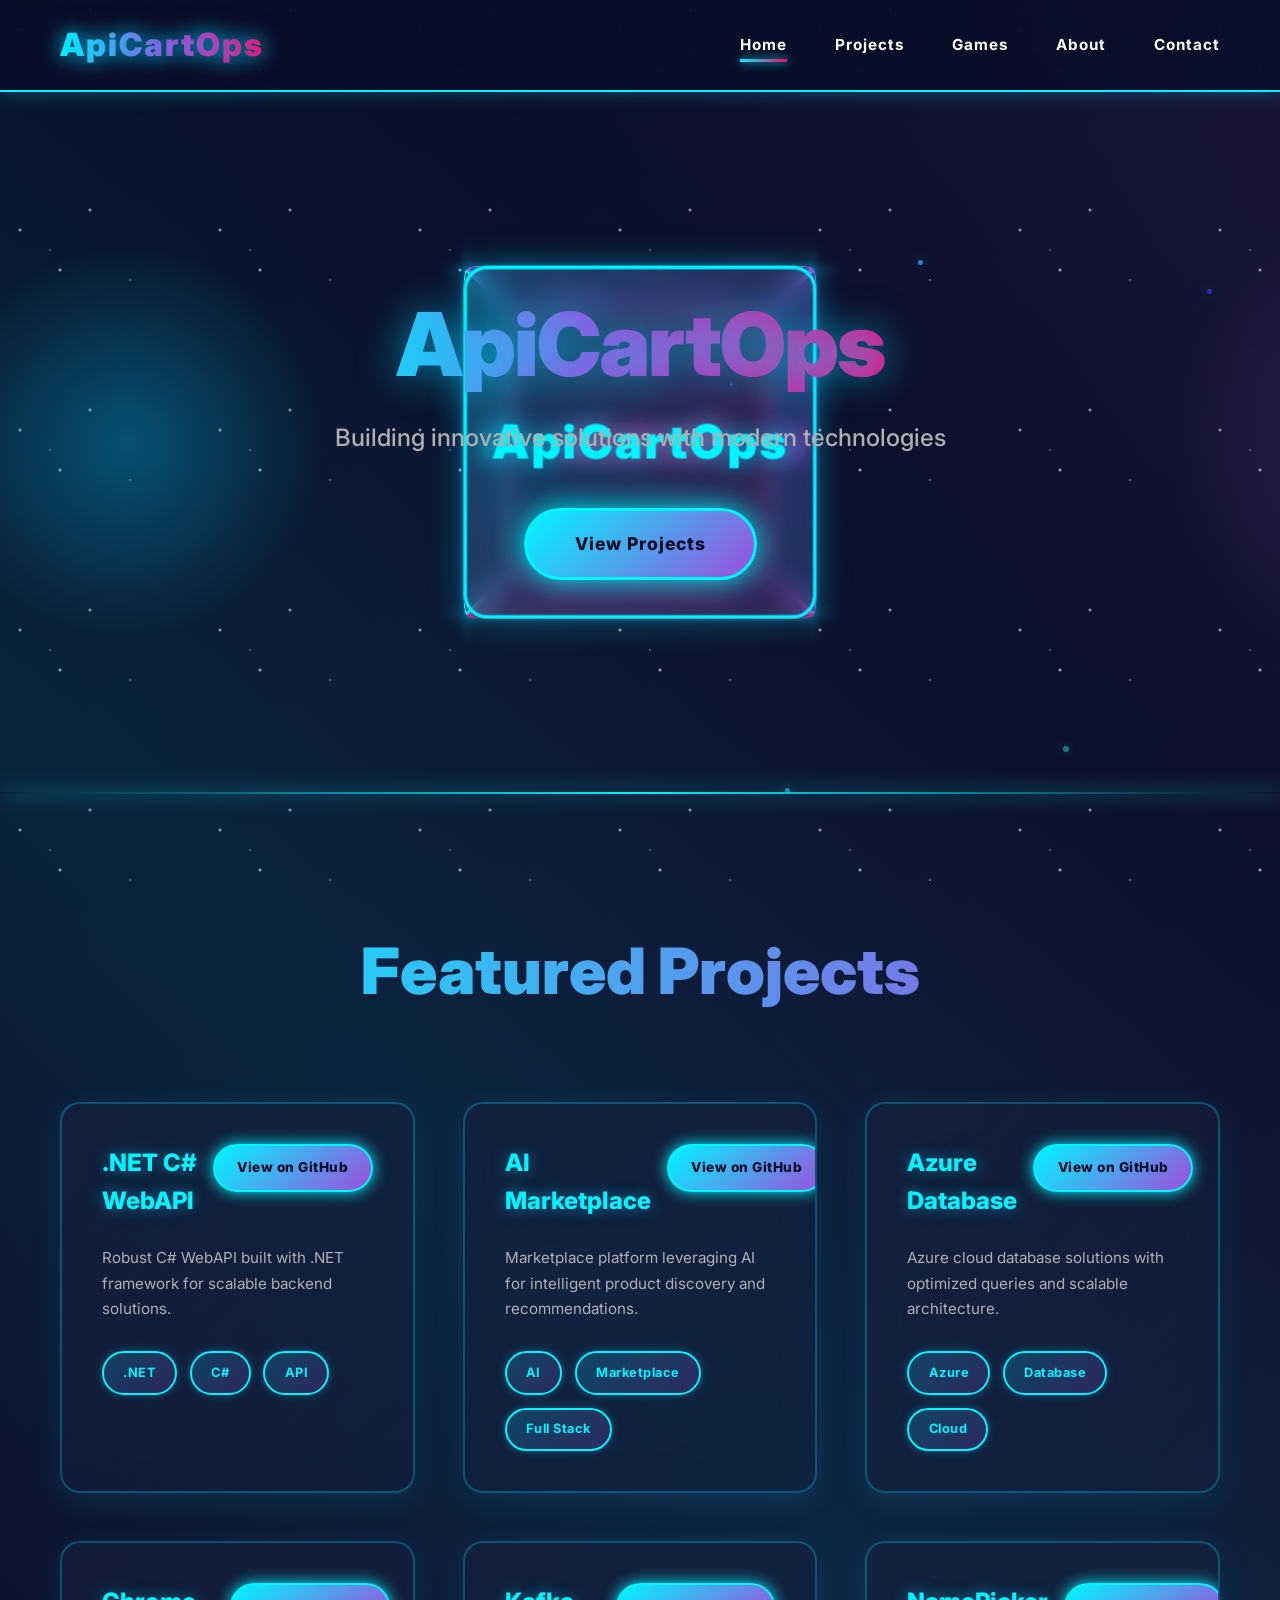
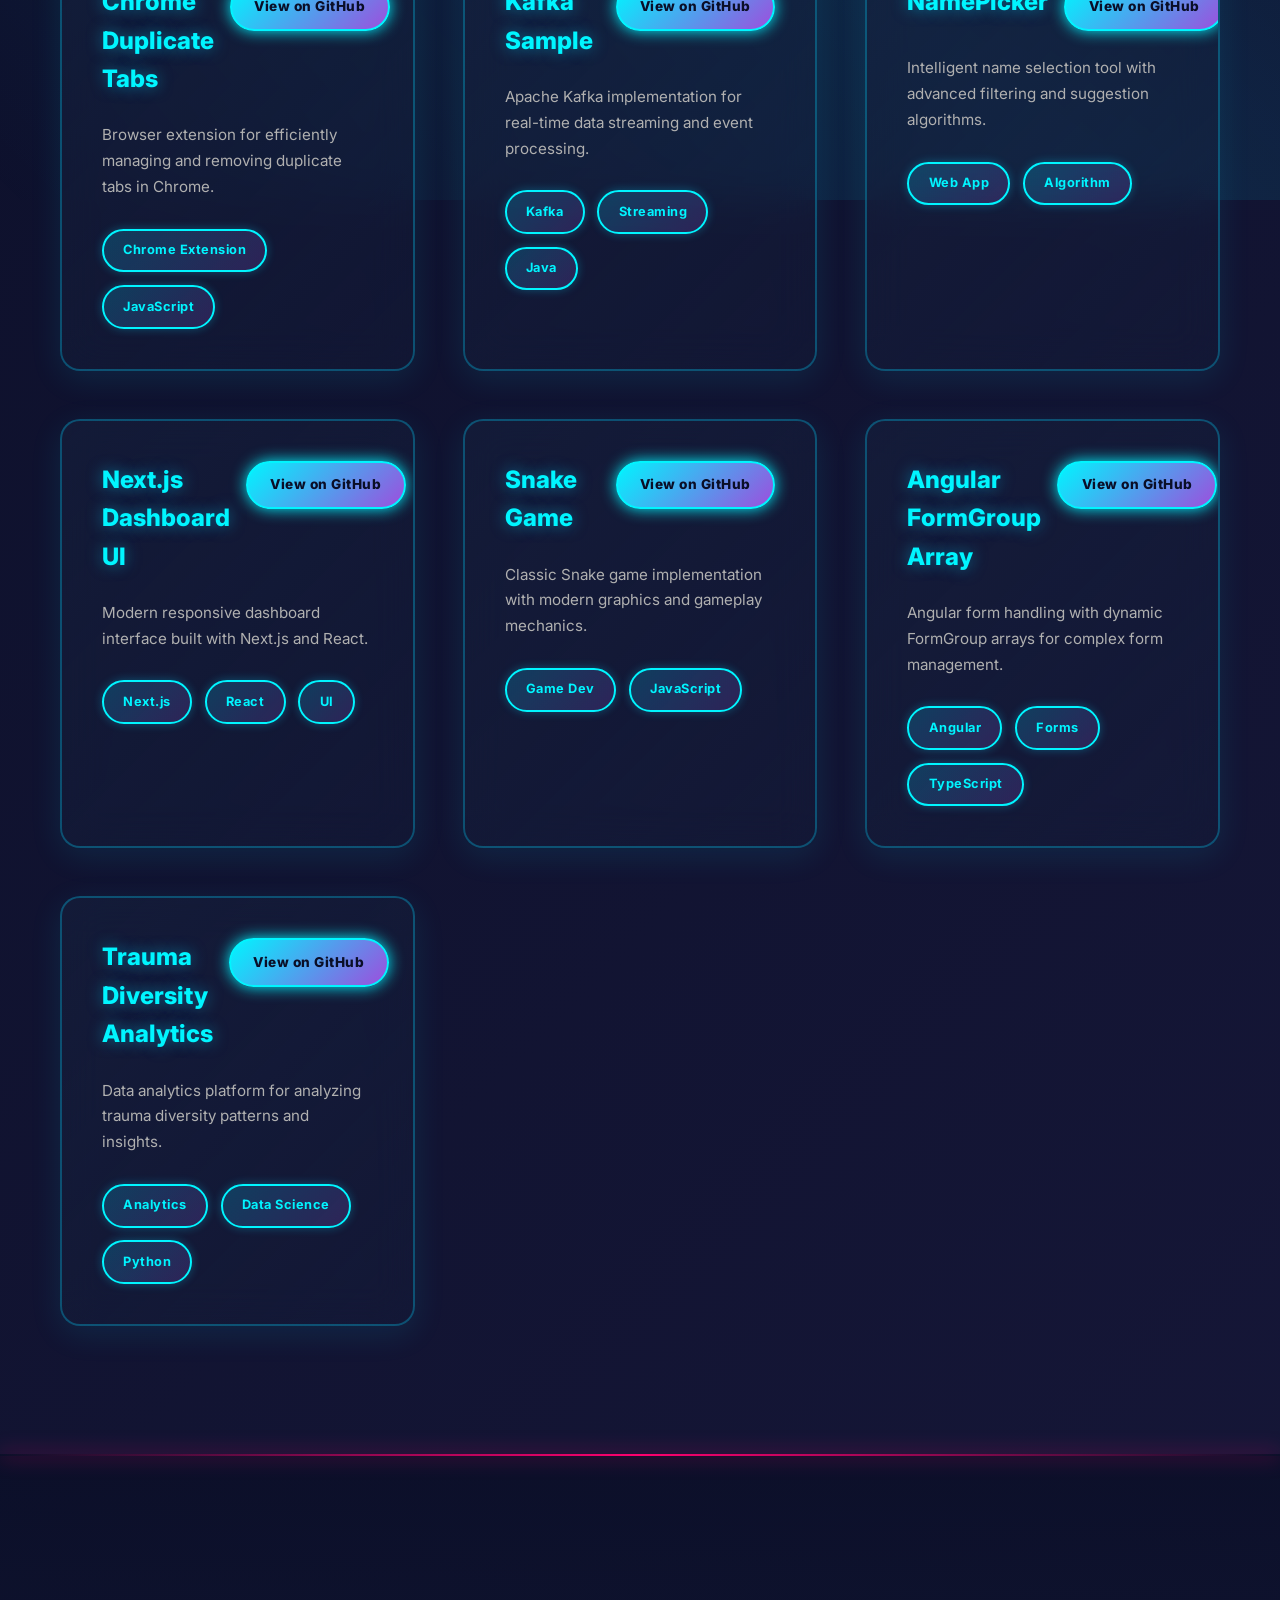
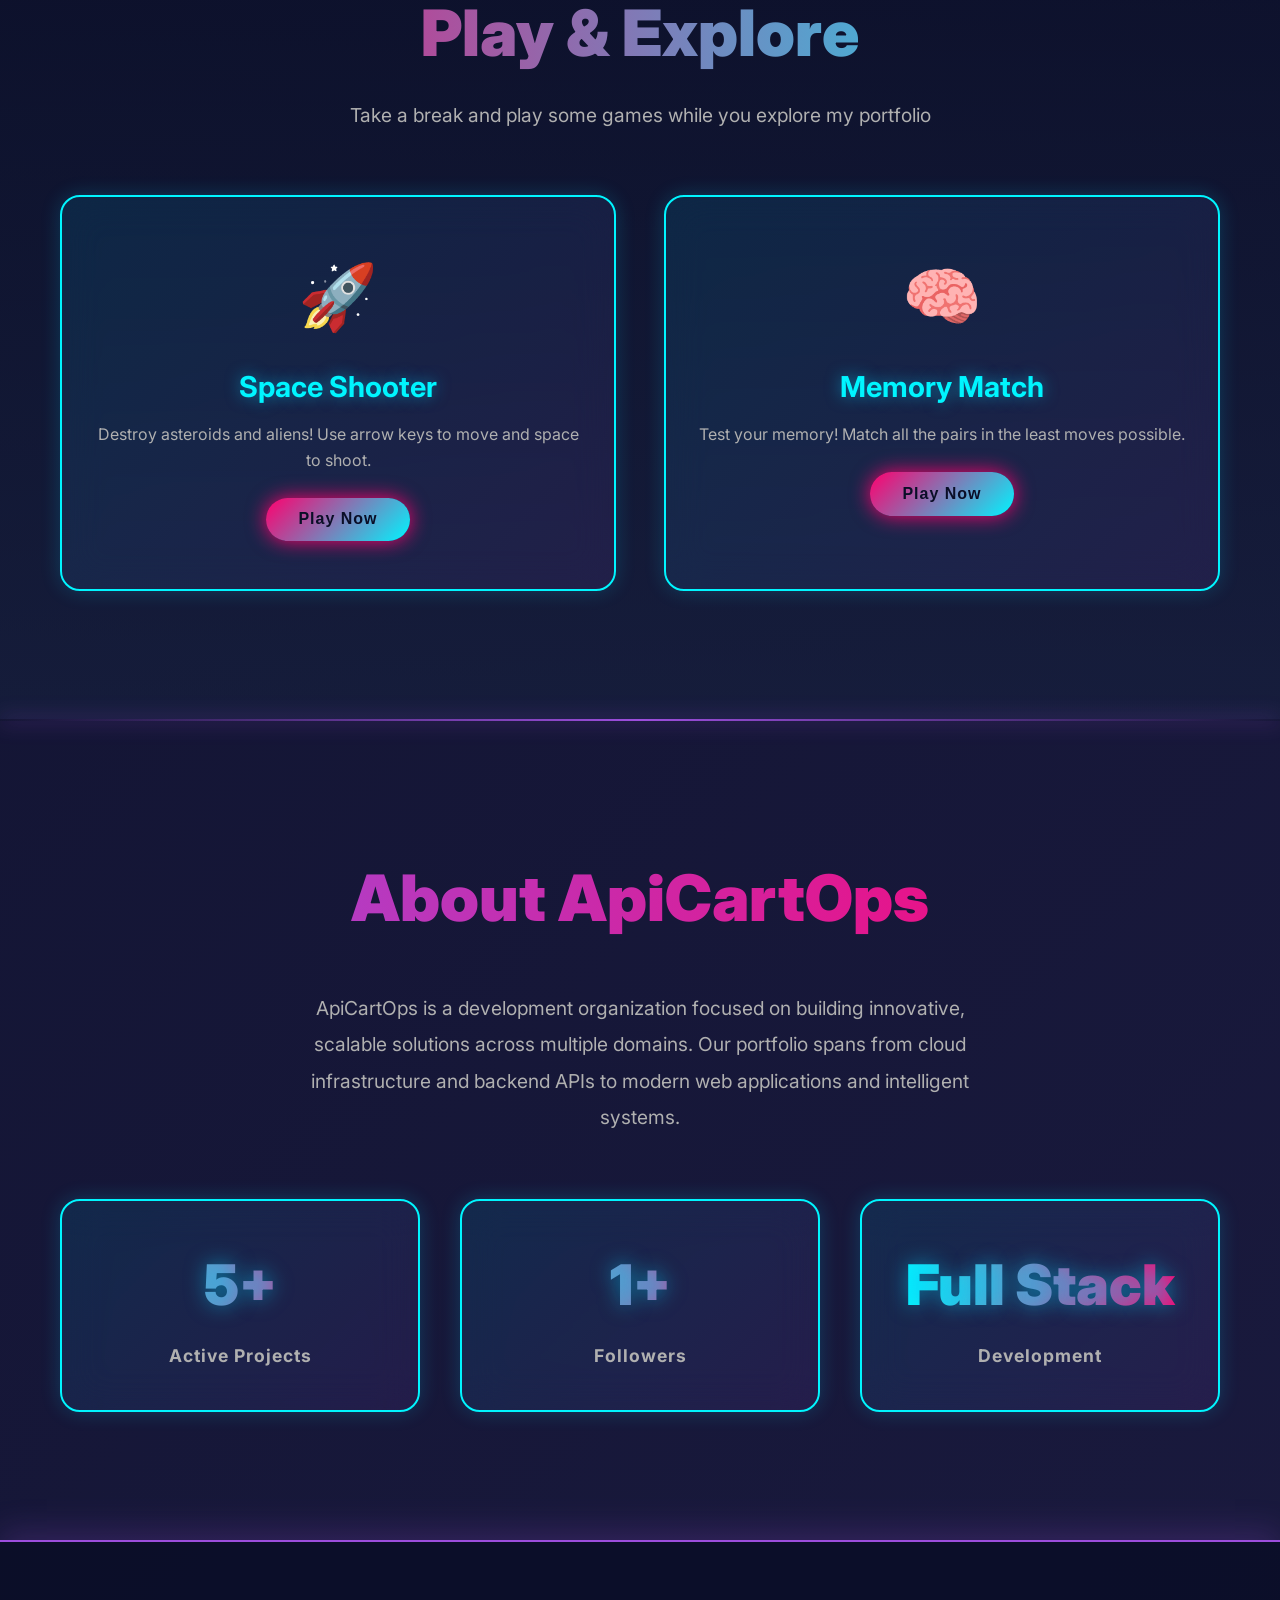
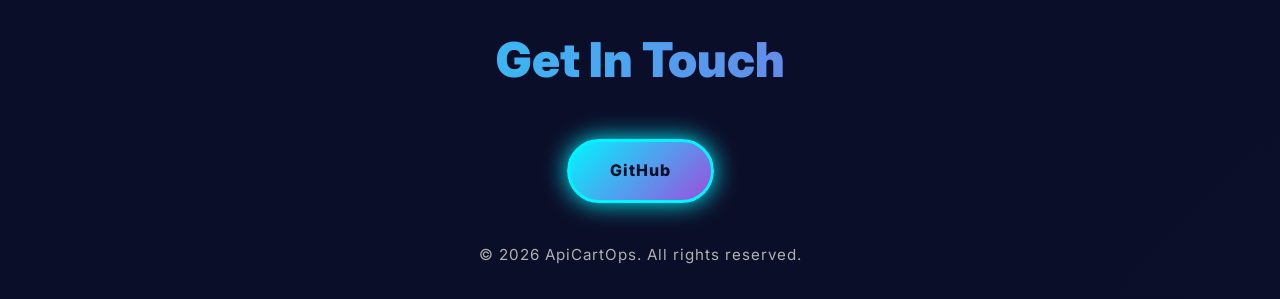
==== commit d21f5a86: "✨ ADD 3D BANNER: Interactive rotating 3D cube with mouse tracking and neon effects" ====
--- a/index.html
+++ b/index.html
@@ -31,6 +31,20 @@
     </nav>
 
     <header class="hero" id="home">
+        <!-- 3D Banner -->
+        <div class="banner-3d-container">
+            <div class="banner-3d">
+                <div class="cube">
+                    <div class="cube-face front">ApiCartOps</div>
+                    <div class="cube-face back">Portfolio</div>
+                    <div class="cube-face right">Creative</div>
+                    <div class="cube-face left">Tech</div>
+                    <div class="cube-face top">Full Stack</div>
+                    <div class="cube-face bottom">Developer</div>
+                </div>
+            </div>
+        </div>
+
         <div class="container">
             <h1>ApiCartOps</h1>
             <p class="tagline">Building innovative solutions with modern technologies</p>
--- a/styles.css
+++ b/styles.css
@@ -240,6 +240,110 @@
     }
 }
 
+/* 3D Banner Styles */
+.banner-3d-container {
+    position: absolute;
+    top: 50%;
+    left: 50%;
+    transform: translate(-50%, -50%);
+    width: 100%;
+    height: 100%;
+    display: flex;
+    align-items: center;
+    justify-content: center;
+    perspective: 1000px;
+    z-index: 1;
+}
+
+.banner-3d {
+    width: 300px;
+    height: 300px;
+    position: relative;
+    transform-style: preserve-3d;
+}
+
+.cube {
+    width: 100%;
+    height: 100%;
+    position: relative;
+    transform-style: preserve-3d;
+    animation: rotate-cube 20s infinite linear;
+}
+
+@keyframes rotate-cube {
+    0% {
+        transform: rotateX(0deg) rotateY(0deg) rotateZ(0deg);
+    }
+    100% {
+        transform: rotateX(360deg) rotateY(360deg) rotateZ(360deg);
+    }
+}
+
+.cube-face {
+    position: absolute;
+    width: 300px;
+    height: 300px;
+    background: linear-gradient(135deg, rgba(0, 212, 255, 0.15), rgba(157, 78, 221, 0.15));
+    border: 3px solid var(--accent-cyan);
+    border-radius: 20px;
+    display: flex;
+    align-items: center;
+    justify-content: center;
+    font-size: 2.5rem;
+    font-weight: 900;
+    color: var(--accent-cyan);
+    text-shadow: 0 0 20px rgba(0, 212, 255, 0.8);
+    box-shadow: 0 0 30px rgba(0, 212, 255, 0.4), inset 0 0 30px rgba(0, 212, 255, 0.1);
+    backdrop-filter: blur(10px);
+    letter-spacing: 2px;
+}
+
+.cube-face.front {
+    transform: translateZ(150px);
+    background: linear-gradient(135deg, rgba(0, 212, 255, 0.2), rgba(157, 78, 221, 0.1));
+    border-color: var(--accent-cyan);
+}
+
+.cube-face.back {
+    transform: rotateY(180deg) translateZ(150px);
+    background: linear-gradient(135deg, rgba(255, 0, 110, 0.2), rgba(0, 212, 255, 0.1));
+    border-color: var(--accent-pink);
+    color: var(--accent-pink);
+    text-shadow: 0 0 20px rgba(255, 0, 110, 0.8);
+}
+
+.cube-face.right {
+    transform: rotateY(90deg) translateZ(150px);
+    background: linear-gradient(135deg, rgba(157, 78, 221, 0.2), rgba(0, 212, 255, 0.1));
+    border-color: var(--accent-purple);
+    color: var(--accent-purple);
+    text-shadow: 0 0 20px rgba(157, 78, 221, 0.8);
+}
+
+.cube-face.left {
+    transform: rotateY(-90deg) translateZ(150px);
+    background: linear-gradient(135deg, rgba(0, 212, 255, 0.2), rgba(255, 0, 110, 0.1));
+    border-color: var(--accent-cyan);
+}
+
+.cube-face.top {
+    transform: rotateX(90deg) translateZ(150px);
+    background: linear-gradient(135deg, rgba(157, 78, 221, 0.2), rgba(255, 0, 110, 0.1));
+    border-color: var(--accent-purple);
+    color: var(--accent-purple);
+    text-shadow: 0 0 20px rgba(157, 78, 221, 0.8);
+    font-size: 2rem;
+}
+
+.cube-face.bottom {
+    transform: rotateX(-90deg) translateZ(150px);
+    background: linear-gradient(135deg, rgba(255, 0, 110, 0.2), rgba(157, 78, 221, 0.1));
+    border-color: var(--accent-pink);
+    color: var(--accent-pink);
+    text-shadow: 0 0 20px rgba(255, 0, 110, 0.8);
+    font-size: 2rem;
+}
+
 .hero .container {
     position: relative;
     z-index: 5;
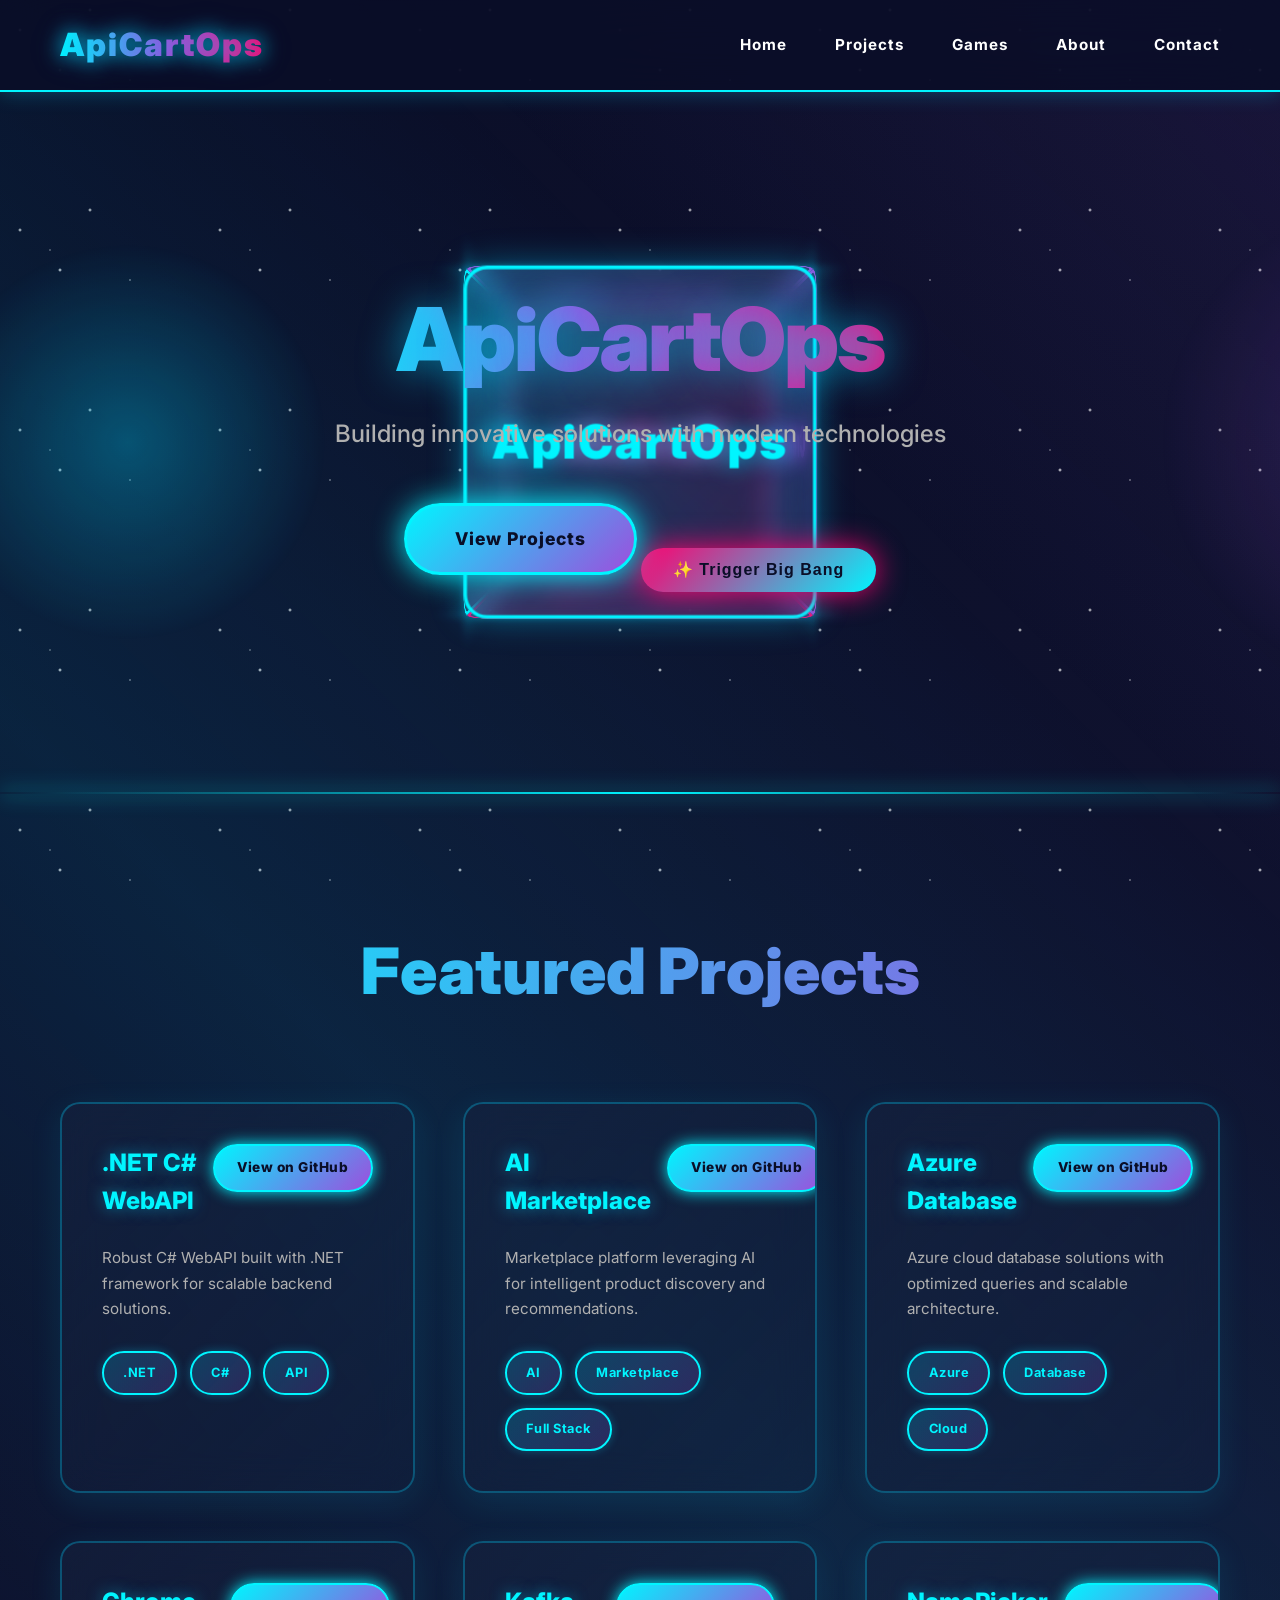
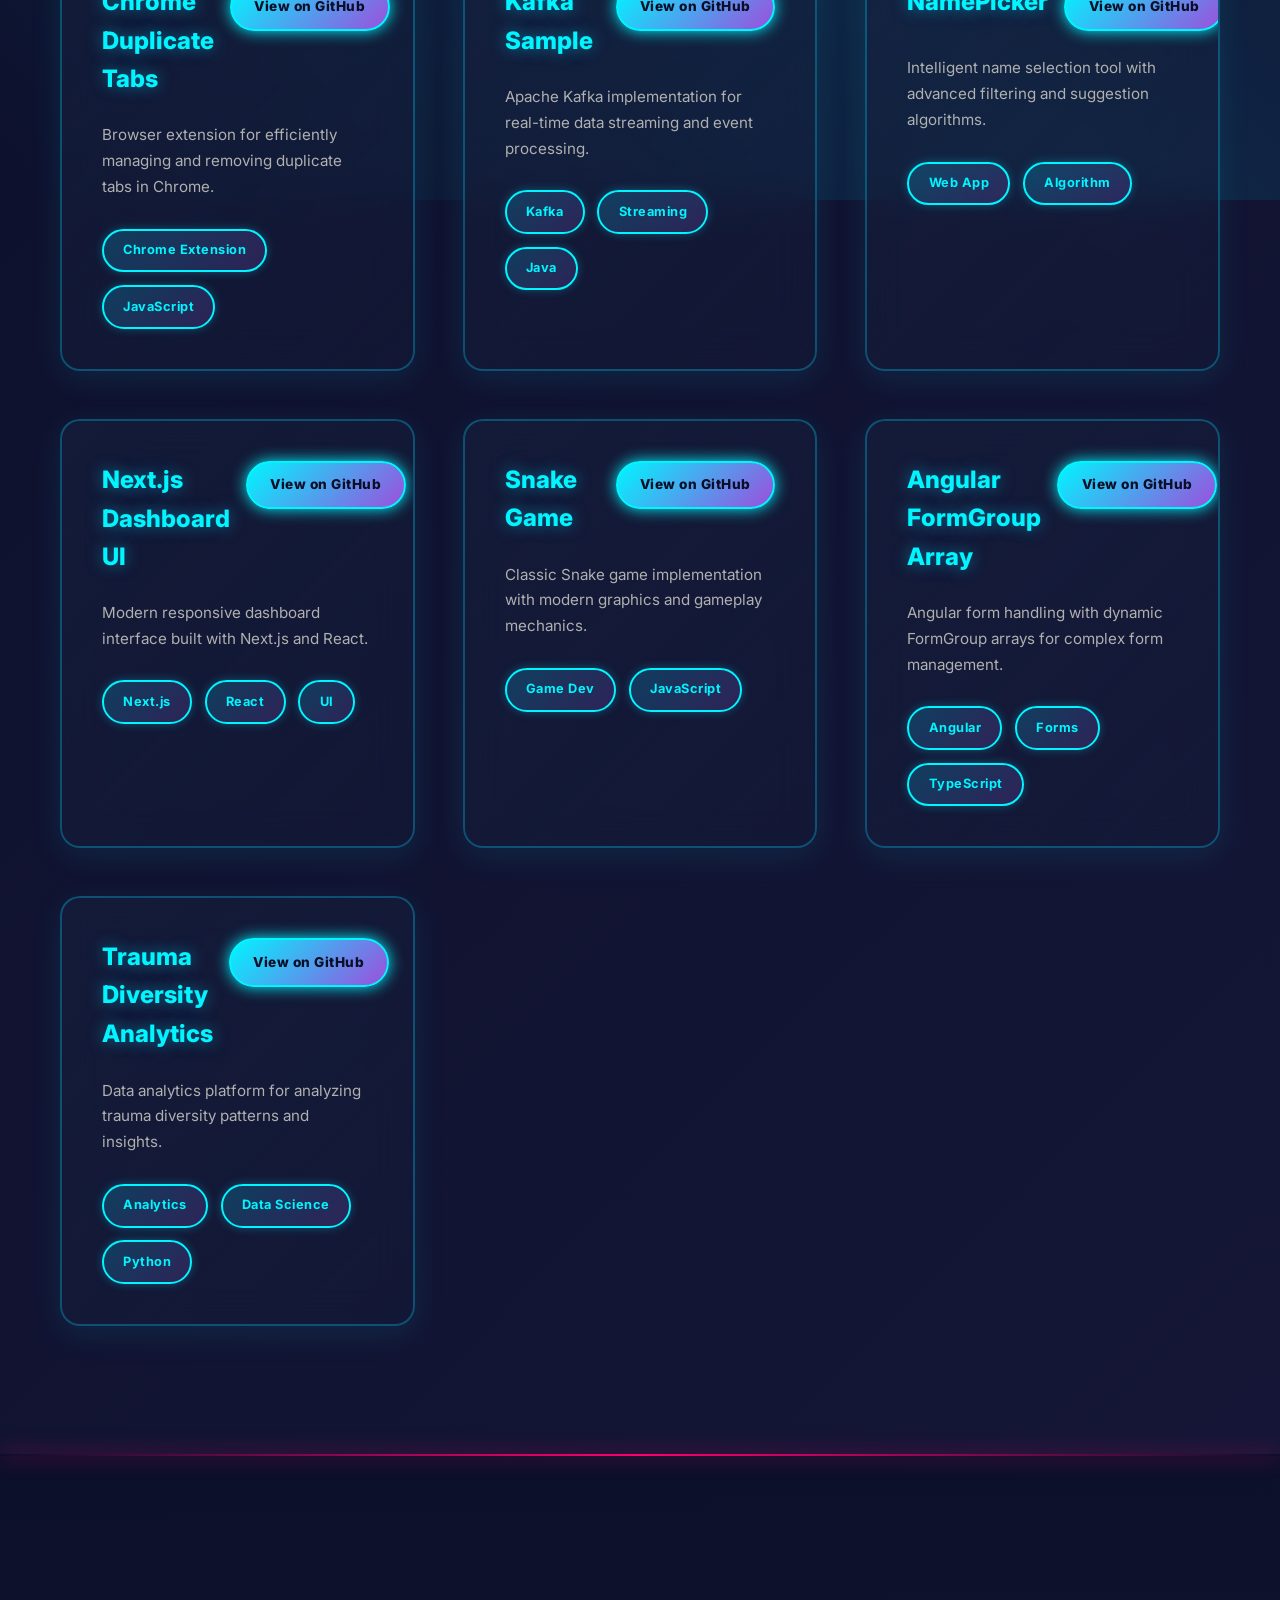
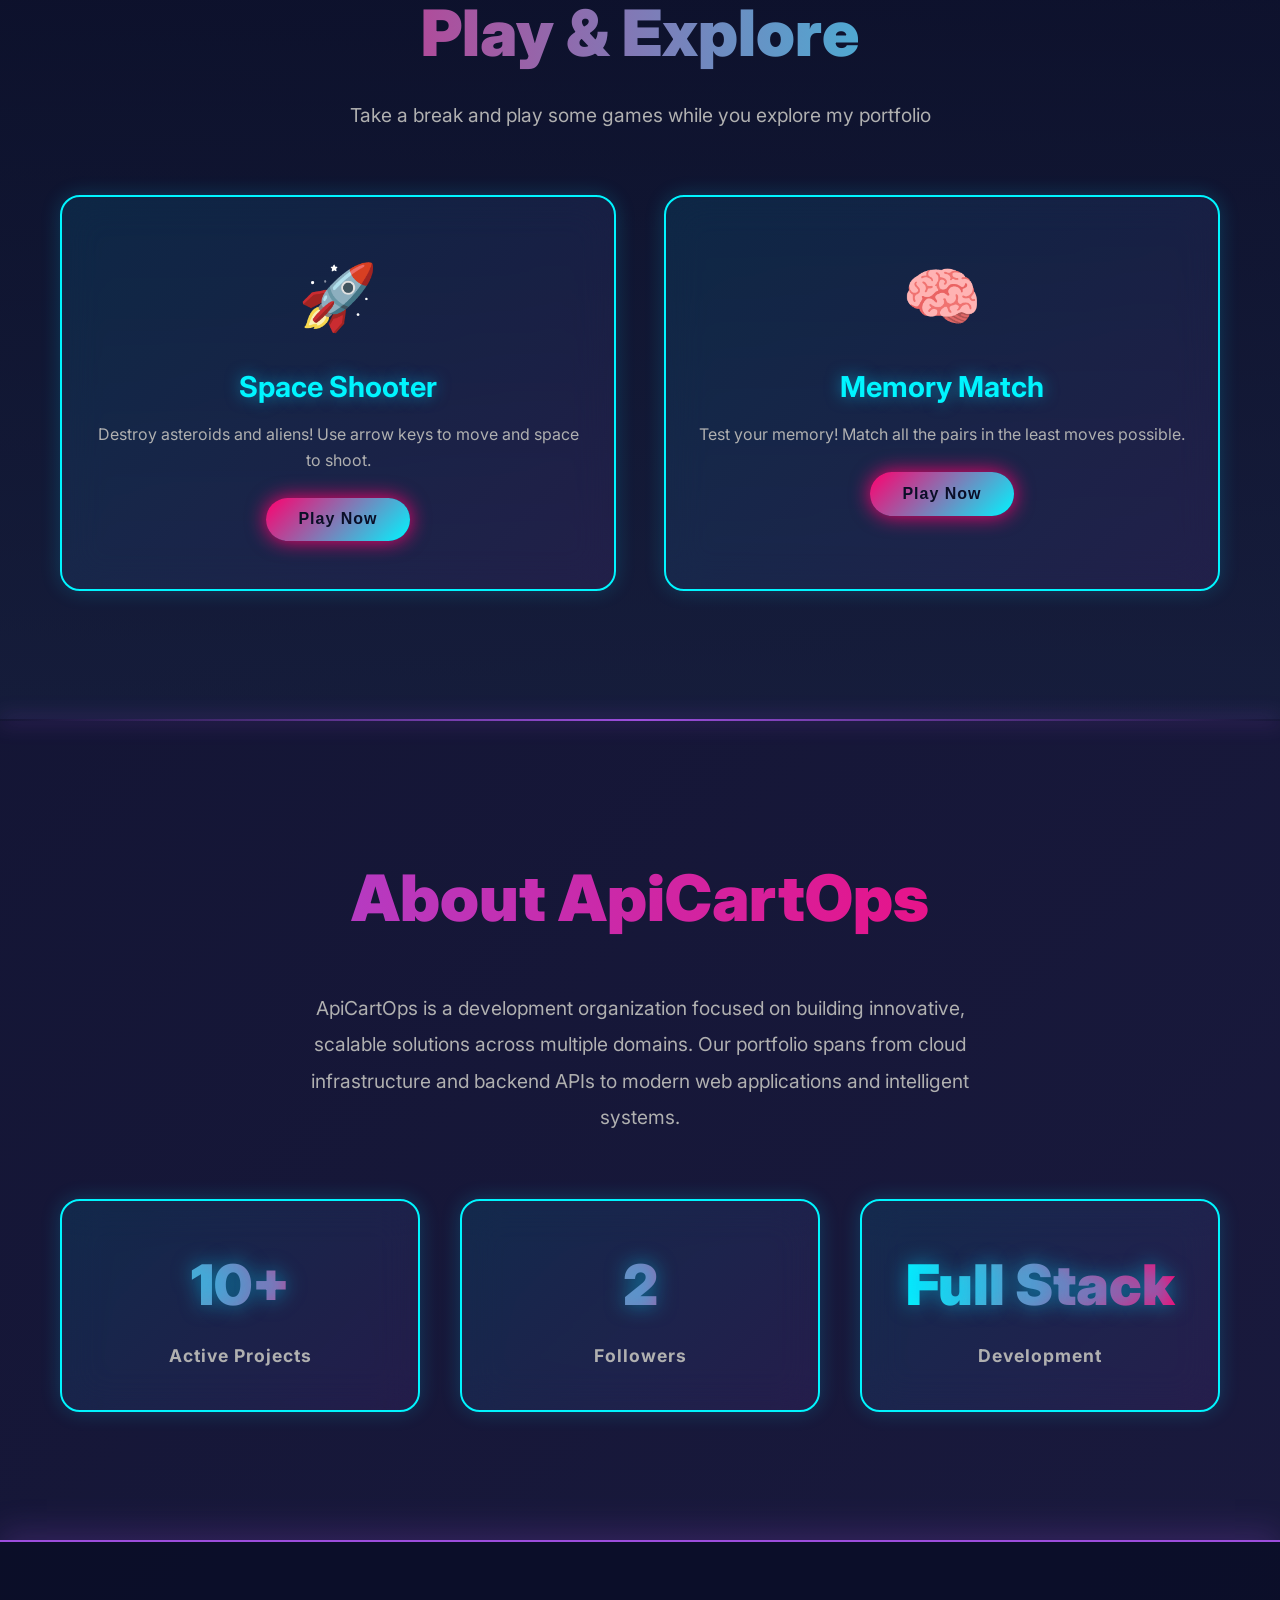
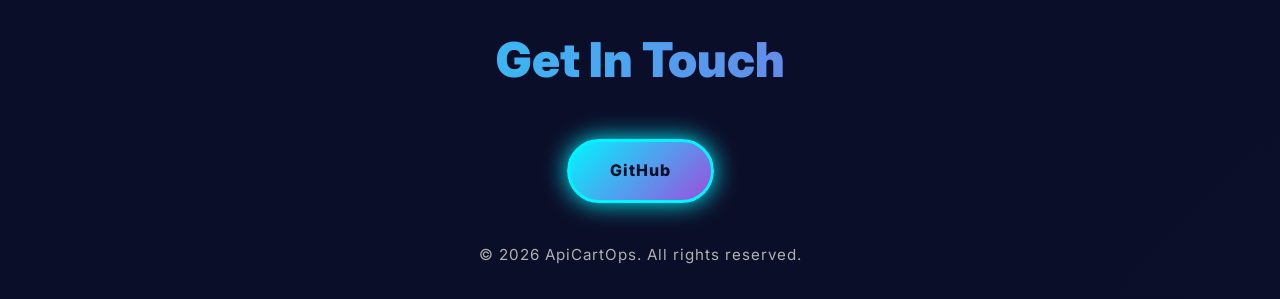
==== commit f5fa7486: "💥 ADD BIG BANG EFFECT & SOCIAL SHARING: Spectacular explosion animation on load, social meta tags, a" ====
--- a/index.html
+++ b/index.html
@@ -3,6 +3,25 @@
 <head>
     <meta charset="UTF-8">
     <meta name="viewport" content="width=device-width, initial-scale=1.0">
+    <meta name="description" content="ApiCartOps - Professional Portfolio with Interactive 3D Banner, Games, and Amazing Neon Design">
+    <meta name="theme-color" content="#00d4ff">
+
+    <!-- Open Graph Meta Tags for Social Sharing -->
+    <meta property="og:type" content="website">
+    <meta property="og:url" content="https://apicartops.github.io">
+    <meta property="og:title" content="ApiCartOps - Professional Portfolio">
+    <meta property="og:description" content="Explore an interactive portfolio with 3D graphics, games, and cutting-edge neon design. Featuring Space Shooter game, Memory Match, and stunning animations.">
+    <meta property="og:image" content="https://apicartops.github.io/preview.png">
+    <meta property="og:image:width" content="1200">
+    <meta property="og:image:height" content="630">
+
+    <!-- Twitter Card Meta Tags -->
+    <meta name="twitter:card" content="summary_large_image">
+    <meta name="twitter:url" content="https://apicartops.github.io">
+    <meta name="twitter:title" content="ApiCartOps - Professional Portfolio">
+    <meta name="twitter:description" content="Interactive portfolio with 3D banner, games, and neon animations">
+    <meta name="twitter:image" content="https://apicartops.github.io/preview.png">
+
     <title>ApiCartOps - Professional Portfolio</title>
     <link rel="icon" type="image/svg+xml" href="data:image/svg+xml,<svg xmlns='http://www.w3.org/2000/svg' viewBox='0 0 100 100'><rect fill='%230f172a' width='100' height='100'/><text x='50' y='60' font-size='60' font-weight='bold' text-anchor='middle' fill='%2300d4ff' font-family='Arial'>A</text><circle cx='50' cy='50' r='45' fill='none' stroke='%2300d4ff' stroke-width='2' opacity='0.5'/></svg>">
     <link rel="stylesheet" href="styles.css">
@@ -31,6 +50,9 @@
     </nav>
 
     <header class="hero" id="home">
+        <!-- Big Bang Effect -->
+        <div id="bigBangContainer" class="big-bang-container"></div>
+
         <!-- 3D Banner -->
         <div class="banner-3d-container">
             <div class="banner-3d">
@@ -49,6 +71,7 @@
             <h1>ApiCartOps</h1>
             <p class="tagline">Building innovative solutions with modern technologies</p>
             <a href="#projects" class="cta-button">View Projects</a>
+            <button class="big-bang-trigger" onclick="triggerBigBang()">✨ Trigger Big Bang</button>
         </div>
     </header>
 
--- a/styles.css
+++ b/styles.css
@@ -344,6 +344,76 @@
     font-size: 2rem;
 }
 
+/* BIG BANG EFFECT */
+.big-bang-container {
+    position: fixed;
+    top: 0;
+    left: 0;
+    width: 100%;
+    height: 100%;
+    z-index: 999;
+    pointer-events: none;
+}
+
+.big-bang-particle {
+    position: absolute;
+    width: 20px;
+    height: 20px;
+    border-radius: 50%;
+    pointer-events: none;
+}
+
+@keyframes bigbang-explode {
+    0% {
+        transform: translate(0, 0) scale(1);
+        opacity: 1;
+    }
+    100% {
+        transform: translate(var(--tx), var(--ty)) scale(0);
+        opacity: 0;
+    }
+}
+
+@keyframes bigbang-burst {
+    0% {
+        transform: scale(0);
+        opacity: 1;
+        filter: brightness(2);
+    }
+    50% {
+        opacity: 1;
+    }
+    100% {
+        transform: scale(1);
+        opacity: 0;
+    }
+}
+
+.big-bang-trigger {
+    margin-top: 2rem;
+    background: linear-gradient(135deg, var(--accent-pink), var(--accent-cyan));
+    color: var(--primary);
+    padding: 0.8rem 2rem;
+    border: none;
+    border-radius: 50px;
+    font-weight: 800;
+    font-size: 1rem;
+    cursor: pointer;
+    transition: all 0.3s ease;
+    box-shadow: 0 0 30px var(--accent-pink);
+    letter-spacing: 1px;
+    animation: float 3s ease-in-out infinite;
+}
+
+.big-bang-trigger:hover {
+    transform: scale(1.1);
+    box-shadow: 0 0 50px var(--accent-pink), 0 0 30px var(--accent-cyan);
+}
+
+.big-bang-trigger:active {
+    transform: scale(0.95);
+}
+
 .hero .container {
     position: relative;
     z-index: 5;
